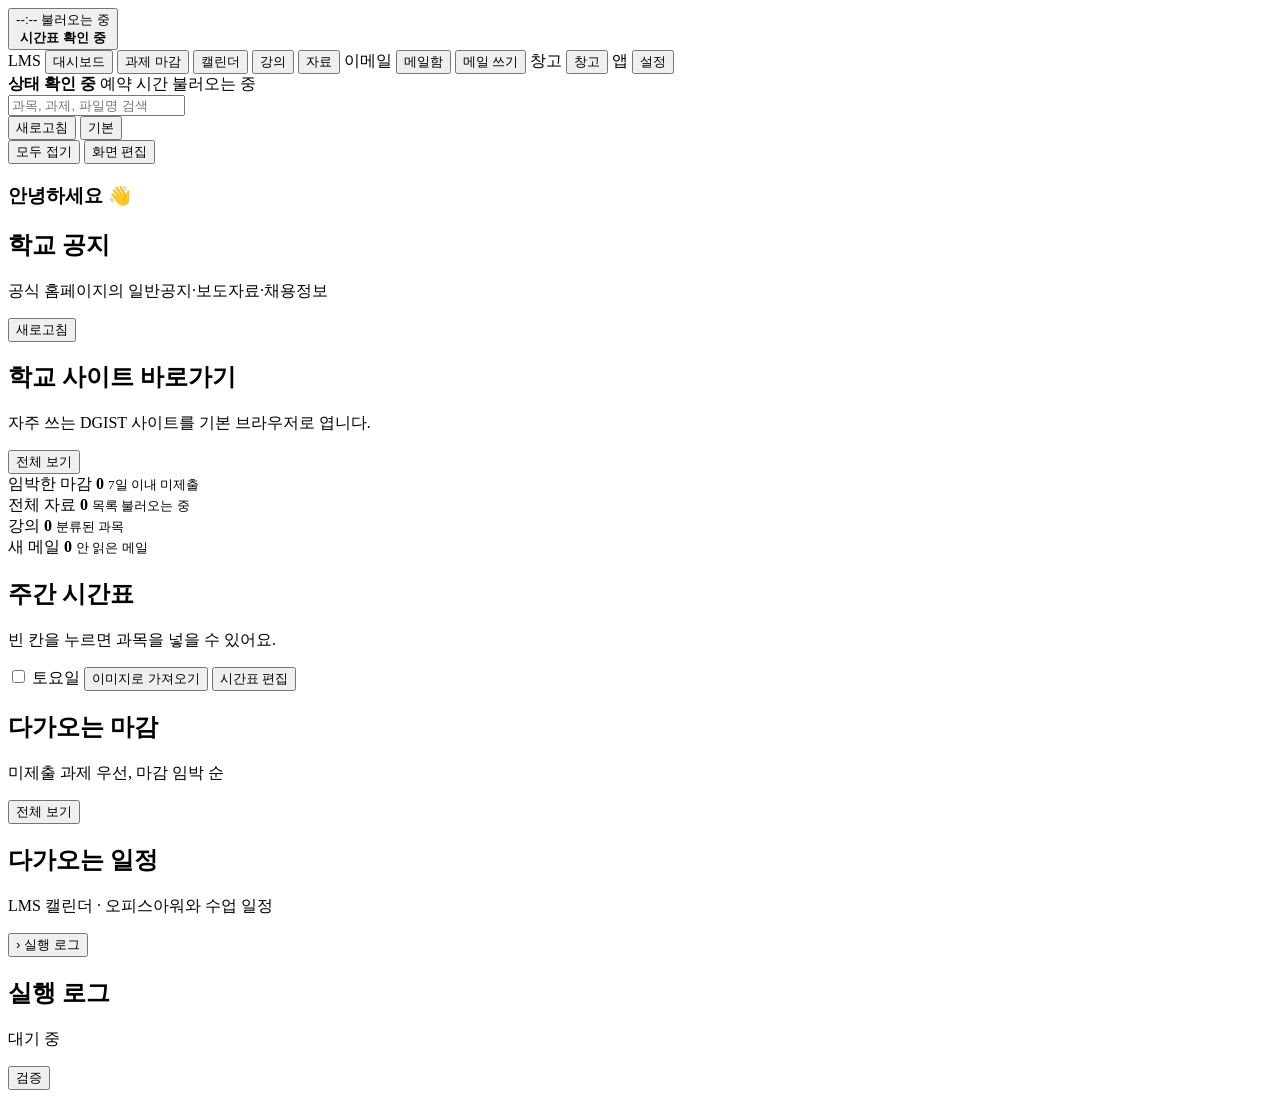
==== web/index.html @ 4f05a3f7 "v1.9.3: 새로고침 409 수정, 메일 여러 통 고르기, HTML 메일 새로고침 - 두 작업을 잇달아 보내면서 앞 작업이 끝나기 전에 다음을 불러   '이미 실행 중입니다'(4" ====
﻿<!doctype html>
<html lang="ko">
  <head>
    <meta charset="utf-8" />
    <meta name="viewport" content="width=device-width, initial-scale=1" />
    <title>붕어빵</title>
    <link rel="icon" type="image/svg+xml" href="/favicon.svg" />
    <link rel="stylesheet" href="/styles.css" />
  </head>
  <body>
    <div class="app-shell">
      <aside class="sidebar" aria-label="주요 메뉴">
        <div class="brand">
          <!-- 나우바: 지금 시각과 현재 수업 상태. 누르면 초·세부 내용까지 펼쳐진다 -->
          <div class="nowbar" id="nowBar" data-state="idle">
            <button class="nowbar-face" id="nowToggle" type="button" aria-expanded="false" aria-controls="nowDetail">
              <div class="nowbar-clock">
                <span class="nowbar-time" id="nowTime">--:--<i class="nowbar-sec" id="nowSec"></i></span>
                <span class="nowbar-date" id="nowDate">불러오는 중</span>
              </div>
              <div class="nowbar-live">
                <span class="nowbar-dot" aria-hidden="true"></span>
                <div class="nowbar-text">
                  <strong id="nowTitle">시간표 확인 중</strong>
                  <span id="nowSub"></span>
                </div>
              </div>
              <div class="nowbar-track" id="nowTrack" hidden>
                <div class="nowbar-fill" id="nowFill"></div>
              </div>
            </button>
            <!-- 펼침 영역: grid 0fr→1fr 로 접히므로 자식은 반드시 하나 -->
            <div class="nowbar-detail" id="nowDetail">
              <div class="nowbar-detail-inner" id="nowDetailBody"></div>
            </div>
          </div>
        </div>

        <nav class="nav-list">
          <span class="nav-pill" id="navPill" aria-hidden="true"></span>
          <span class="nav-group-label">LMS</span>
          <button class="nav-item active" type="button" data-view="dashboard">
            <span class="icon" data-icon="layout"></span>
            대시보드
          </button>
          <button class="nav-item" type="button" data-view="deadlines">
            <span class="icon" data-icon="calendar"></span>
            과제 마감
            <span class="nav-badge" id="deadlineBadge" hidden>0</span>
          </button>
          <button class="nav-item" type="button" data-view="calendar">
            <span class="icon" data-icon="calendar"></span>
            캘린더
          </button>
          <button class="nav-item" type="button" data-view="courses">
            <span class="icon" data-icon="book"></span>
            강의
          </button>
          <button class="nav-item" type="button" data-view="files">
            <span class="icon" data-icon="file"></span>
            자료
          </button>

          <span class="nav-group-label">이메일</span>
          <button class="nav-item" type="button" data-view="emails">
            <span class="icon" data-icon="mail"></span>
            메일함
            <span class="nav-badge" id="emailBadge" hidden>0</span>
          </button>
          <button class="nav-item" type="button" data-view="compose">
            <span class="icon" data-icon="edit"></span>
            메일 쓰기
          </button>

          <span class="nav-group-label">창고</span>
          <button class="nav-item" type="button" data-view="storage">
            <span class="icon" data-icon="box"></span>
            창고
          </button>

          <span class="nav-group-label">앱</span>
          <button class="nav-item" type="button" data-view="settings">
            <span class="icon" data-icon="settings"></span>
            설정
          </button>
        </nav>

        <div class="sidebar-footer">
          <span class="status-dot" id="sidebarStatusDot"></span>
          <div>
            <strong id="sidebarStatus">상태 확인 중</strong>
            <span id="sidebarSchedule">예약 시간 불러오는 중</span>
          </div>
        </div>
      </aside>

      <main class="main">
        <header class="topbar">
          <div class="search-wrap">
            <span class="icon" data-icon="search"></span>
            <input id="searchInput" type="search" placeholder="과목, 과제, 파일명 검색" autocomplete="off" />
          </div>
          <div class="topbar-actions">
            <!-- 작업 진행 표시: 동기화/새로고침을 누르면 물방울이 튀어나와 여기서 부풀어 오름 -->
            <div class="top-progress" id="topProgress" hidden aria-live="polite">
              <span class="top-progress-ring" aria-hidden="true"></span>
              <span class="top-progress-main">
                <span class="top-progress-label" id="topProgressLabel">준비 중</span>
                <span class="top-progress-track">
                  <span class="top-progress-fill" id="topProgressFill"></span>
                </span>
              </span>
              <span class="top-progress-pct" id="topProgressPct">0%</span>
            </div>
            <!-- LMS 마감·일정과 메일을 한 번에 -->
            <button class="button primary" id="refreshAllButton" type="button" title="LMS 마감·일정과 메일을 함께 다시 가져옵니다.">
              <span class="icon" data-icon="sync"></span>
              새로고침
            </button>
            <!-- 테마: 누를 때마다 카드가 넘어가듯 다음 테마로 -->
            <button class="theme-flip" id="themeFlip" type="button" aria-label="테마 바꾸기">
              <span class="tf-card" id="themeCard">
                <span class="icon" data-icon="sparkle"></span>
              </span>
              <span class="tf-name" id="themeName">기본</span>
            </button>
          </div>
        </header>

        <section class="workspace">
          <div class="content-column">

            <!-- ===== 대시보드 ===== -->
            <section class="view" id="view-dashboard">
              <div class="hero-panel">
                <button class="button compact ghost dash-fold-all" id="dashFoldAll" type="button">
                  <span id="dashFoldAllLabel">모두 접기</span>
                </button>
                <button class="button compact ghost dash-edit-toggle" id="dashEditToggle" type="button">
                  <span class="icon" data-icon="edit"></span>
                  <span id="dashEditLabel">화면 편집</span>
                </button>
                <h1 id="heroTitle">안녕하세요 👋</h1>
              </div>

              <!-- 학사일정 중 놓치면 큰 것(수강신청·성적확인)만 크게 -->
              <section class="dday-banner" id="ddayBanner" hidden data-block="dday" data-block-label="학사일정 D-day">
                <div class="dday-count"><strong id="ddayNum">D-0</strong></div>
                <div class="dday-body">
                  <strong id="ddayTitle"></strong>
                  <span id="ddayWhen"></span>
                </div>
              </section>

              <!-- 조용한 실패 방지: 며칠째 동기화가 안 되거나 연속 실패하면 알림 -->
              <section class="alert-banner health-banner" id="healthBanner" hidden>
                <div class="alert-icon"><span class="icon" data-icon="alert"></span></div>
                <div class="alert-body">
                  <strong id="healthTitle">동기화가 되지 않고 있어요</strong>
                  <p id="healthDetail"></p>
                </div>
                <div class="alert-actions">
                  <button class="button compact primary" id="healthRetryButton" type="button">지금 동기화</button>
                  <button class="button compact ghost" id="healthSettingsButton" type="button">설정 확인</button>
                </div>
              </section>

              <section class="alert-banner" id="courseChangeBanner" hidden>
                <div class="alert-icon"><span class="icon" data-icon="alert"></span></div>
                <div class="alert-body">
                  <strong>수강 과목이 바뀐 것 같아요</strong>
                  <p id="courseChangeDetail"></p>
                  <p class="alert-note">학기가 바뀌었거나 수강신청이 변경되면 일부 자료가 누락될 수 있습니다. LMS에서 과목을 확인한 뒤 아래 버튼을 눌러 주세요.</p>
                </div>
                <div class="alert-actions">
                  <button class="button compact primary" id="acknowledgeCoursesButton" type="button">확인했어요</button>
                  <button class="button compact ghost" id="courseChangeSyncButton" type="button">지금 동기화</button>
                </div>
              </section>

              <!-- 학교 사이트 바로가기 -->

              <section class="panel" aria-labelledby="noticeTitle" data-block="notices" data-block-label="학교 공지">
                <div class="panel-header">
                  <div>
                    <h2 id="noticeTitle">학교 공지</h2>
                    <p>공식 홈페이지의 일반공지·보도자료·채용정보</p>
                  </div>
                  <button class="button compact ghost" id="refreshNotices" type="button">새로고침</button>
                </div>
                <div class="notice-list" id="noticeList"></div>
              </section>

              <section class="panel quicklinks-panel" aria-labelledby="quicklinksTitle" data-block="links" data-block-label="학교 사이트 바로가기">
                <div class="panel-header">
                  <div>
                    <h2 id="quicklinksTitle">학교 사이트 바로가기</h2>
                    <p>자주 쓰는 DGIST 사이트를 기본 브라우저로 엽니다.</p>
                  </div>
                  <button class="button compact ghost" id="toggleQuicklinks" type="button">전체 보기</button>
                </div>
                <div class="quicklinks" id="quicklinks"></div>
              </section>

              <div class="metrics-stage" id="metricsStage" data-block="metrics" data-block-label="요약 카드">
                <div class="metrics-grid" aria-label="요약 상태">
                <article class="metric-card" data-goto="deadlines" data-peek="deadlines">
                  <div class="metric-icon coral"><span class="icon" data-icon="calendar"></span></div>
                  <span class="metric-label">임박한 마감</span>
                  <strong id="metricDeadlines">0</strong>
                  <small id="metricDeadlinesNote">7일 이내 미제출</small>
                  <div class="metric-inline"><div class="metric-inline-body" data-inline="deadlines"></div></div>
                </article>
                <article class="metric-card" data-goto="files" data-peek="files">
                  <div class="metric-icon blue"><span class="icon" data-icon="file"></span></div>
                  <span class="metric-label">전체 자료</span>
                  <strong id="metricFiles">0</strong>
                  <small id="metricFilesNote">목록 불러오는 중</small>
                  <div class="metric-inline"><div class="metric-inline-body" data-inline="files"></div></div>
                </article>
                <article class="metric-card" data-goto="courses" data-peek="courses">
                  <div class="metric-icon amber"><span class="icon" data-icon="book"></span></div>
                  <span class="metric-label">강의</span>
                  <strong id="metricCourses">0</strong>
                  <small id="metricCoursesNote">분류된 과목</small>
                  <div class="metric-inline"><div class="metric-inline-body" data-inline="courses"></div></div>
                </article>
                <!-- Drive 연결 여부는 설정에서 보면 된다. 여기서는 새 메일을 본다. -->
                <article class="metric-card" data-goto="emails" data-peek="newmail">
                  <div class="metric-icon green"><span class="icon" data-icon="mail"></span></div>
                  <span class="metric-label">새 메일</span>
                  <strong id="metricNewMail">0</strong>
                  <small id="metricNewMailNote">안 읽은 메일</small>
                  <div class="metric-inline"><div class="metric-inline-body" data-inline="newmail"></div></div>
                </article>
                </div>
              </div>

              <!-- 주간 시간표 -->
              <section class="panel timetable-panel" aria-labelledby="timetableTitle" data-block="timetable" data-block-label="주간 시간표">
                <div class="panel-header">
                  <div>
                    <h2 id="timetableTitle">주간 시간표 <span class="semester-badge" id="timetableSemester" hidden></span></h2>
                    <p id="timetableHint">빈 칸을 누르면 과목을 넣을 수 있어요.</p>
                  </div>
                  <div class="timetable-actions">
                    <label class="holiday-toggle" title="토요일 표시">
                      <input type="checkbox" id="timetableSat" />
                      <span>토요일</span>
                    </label>
                    <button class="button compact ghost" id="timetableImportImage" type="button" title="에브리타임 시간표를 캡처해서 넣기">
                      <span class="icon" data-icon="file"></span>
                      이미지로 가져오기
                    </button>
                    <button class="button compact ghost" id="timetableFromCatalog" type="button" title="과목을 찾아 넣거나 직접 고칩니다">
                      <span class="icon" data-icon="edit"></span>
                      시간표 편집
                    </button>
                    <input type="file" id="timetableImageInput" accept="image/*" hidden />
                  </div>
                </div>

                <div class="timetable-stage" id="timetableStage">
                  <div class="timetable-wrap">
                    <div class="timetable" id="timetable"></div>
                  </div>
                <!-- 개설과목 검색 -->
                  <section class="catalog-panel" id="catalogPanel" hidden>
                    <!-- 오른쪽 패널은 '과목 찾기'와 '칸 고치기' 두 장을 오간다 -->
                    <div class="tt-side" id="ttSide" data-page="search">
                    <div class="tt-page tt-page-search">
                    <div class="catalog-head">
                      <select id="catalogTerm" aria-label="학기 선택"></select>
                      <select id="catalogLevel" aria-label="과정 선택">
                        <option value="under">학부</option>
                        <option value="grad">대학원</option>
                      </select>
                      <div class="catalog-search">
                        <span class="icon" data-icon="search"></span>
                        <input type="search" id="catalogSearch" placeholder="과목명·교수·학수번호로 검색" autocomplete="off" />
                      </div>
                      <span id="catalogStatus"></span>
                      <button class="icon-button" id="catalogClose" type="button" aria-label="닫기">
                        <span class="icon" data-icon="x"></span>
                      </button>
                    </div>
                    <div class="catalog-list" id="catalogList"></div>
                    </div>

                    <div class="tt-page tt-page-edit">
                      <section class="event-editor tt-editor" id="ttEditor" hidden>
                        <form id="ttForm">
                          <div class="event-editor-head">
                            <strong id="ttEditorTitle">과목 추가</strong>
                            <button class="icon-button" id="ttEditorClose" type="button" aria-label="닫기">
                              <span class="icon" data-icon="x"></span>
                            </button>
                          </div>
                          <input type="hidden" name="id" />
                          <div class="event-grid">
                            <label class="event-field event-field-wide">
                              <span>과목명</span>
                              <input name="title" type="text" placeholder="예: 일반물리학Ⅰ" required autocomplete="off" list="courseNameList" />
                              <datalist id="courseNameList"></datalist>
                            </label>
                            <label class="event-field">
                              <span>요일</span>
                              <select name="day">
                                <option value="0">월</option>
                                <option value="1">화</option>
                                <option value="2">수</option>
                                <option value="3">목</option>
                                <option value="4">금</option>
                                <option value="5">토</option>
                              </select>
                            </label>
                            <label class="event-field">
                              <span>강의실</span>
                              <input name="room" type="text" placeholder="예: E7-101" autocomplete="off" />
                            </label>
                            <!-- 브라우저 기본 시간칸은 로캘을 따라 '오전/오후'로 뜬다.
                                 강의 시간은 24시간제로 읽는 게 익숙해서 직접 만든다. -->
                            <label class="event-field">
                              <span>시작</span>
                              <span class="time-pick">
                                <select name="startHour" class="tp-hour" aria-label="시작 시"></select>
                                <b>:</b>
                                <select name="startMin" class="tp-min" aria-label="시작 분"></select>
                              </span>
                              <input name="start" type="hidden" />
                            </label>
                            <label class="event-field">
                              <span>끝</span>
                              <span class="time-pick">
                                <select name="endHour" class="tp-hour" aria-label="끝 시"></select>
                                <b>:</b>
                                <select name="endMin" class="tp-min" aria-label="끝 분"></select>
                              </span>
                              <input name="end" type="hidden" />
                            </label>
                            <label class="event-field event-field-wide">
                              <span>색</span>
                              <div class="tt-colors" id="ttColors"></div>
                              <input type="hidden" name="color" value="coral" />
                            </label>
                          </div>
                          <div class="event-editor-foot">
                            <button class="button primary" type="submit">저장</button>
                            <button class="button ghost" id="ttDeleteButton" type="button" hidden>삭제</button>
                          </div>
                        </form>
                      </section>
                    </div>
                    </div>
                  </section>
                </div>

                <!-- 칸 편집 -->

              </section>

              <section class="panel" aria-labelledby="upcomingTitle" data-block="upcoming" data-block-label="다가오는 마감">
                <div class="panel-header">
                  <div>
                    <h2 id="upcomingTitle">다가오는 마감</h2>
                    <p id="upcomingHint">미제출 과제 우선, 마감 임박 순</p>
                  </div>
                  <button class="button compact ghost" type="button" data-goto="deadlines">전체 보기</button>
                </div>
                <div class="deadline-list" id="upcomingList"></div>
              </section>

              <section class="panel" aria-labelledby="eventsTitle" data-block="events" data-block-label="다가오는 일정">
                <div class="panel-header">
                  <div>
                    <h2 id="eventsTitle">다가오는 일정</h2>
                    <p>LMS 캘린더 · 오피스아워와 수업 일정</p>
                  </div>
                </div>
                <div id="eventsList"></div>
              </section>
            </section>

            <!-- ===== 캘린더 ===== -->
            <section class="view" id="view-calendar" hidden>
              <div class="hero-panel calendar-hero">
                <div>
                  <h1 id="calendarTitle">캘린더</h1>
                  <p>과제 마감과 메일 속 일정을 한눈에. 날짜를 누르면 그 날 일정을 봅니다.</p>
                </div>
                <div class="calendar-nav">
                  <button class="icon-button" id="calPrevButton" type="button" aria-label="이전 달">‹</button>
                  <button class="button compact ghost" id="calTodayButton" type="button">오늘</button>
                  <button class="icon-button" id="calNextButton" type="button" aria-label="다음 달">›</button>
                  <label class="holiday-toggle" title="공휴일 표시">
                    <input type="checkbox" id="holidayToggle" checked />
                    <span>공휴일</span>
                  </label>
                  <label class="holiday-toggle" title="대학원 전용 학사일정을 숨깁니다">
                    <input type="checkbox" id="academicUnderOnly" />
                    <span>학부만</span>
                  </label>
                </div>
              </div>
              <div class="calendar-legend">
                <span><i class="dot cal-deadline"></i> 과제 마감</span>
                <span><i class="dot cal-event"></i> 메일 일정</span>
                <span><i class="dot cal-done"></i> 제출 완료</span>
                <span><i class="dot cal-mine"></i> 내 일정</span>
                <span><i class="dot cal-academic"></i> 학사일정</span>
              </div>
              <!-- 달력 + 오른쪽 상세 패널 (날짜를 누르면 달력이 왼쪽으로 좁아지며 패널이 빠져나옴) -->
              <div class="calendar-stage" id="calendarStage">
                <div class="calendar-grid" id="calendarGrid"></div>

                <!-- 날짜 상세: 달력에서 미끄러져 나오는 사이드 패널 -->
                <section class="day-detail" id="dayDetail" hidden>
                <div class="day-detail-head">
                  <div>
                    <h3 id="dayDetailTitle">날짜</h3>
                    <span id="dayDetailCount"></span>
                  </div>
                  <div class="day-detail-actions">
                    <button class="button compact primary" id="dayAddEventButton" type="button">이 날에 추가</button>
                    <button class="icon-button" id="dayDetailClose" type="button" aria-label="닫기">
                      <span class="icon" data-icon="x"></span>
                    </button>
                  </div>
                </div>
                <div class="day-detail-body" id="dayDetailBody"></div>

                <!-- 일정 편집: 상세 패널 안에서 열림 -->
                <section class="event-editor" id="eventEditor" hidden>
                  <form id="eventForm">
                  <div class="event-editor-head">
                    <!-- '새 일정'이라 써 두고 그 아래 제목칸을 또 두면 촌스럽다.
                         제목칸 자체가 머리글 노릇을 한다. -->
                    <input class="event-title-input" name="title" type="text"
                      placeholder="새 일정" required autocomplete="off" aria-label="일정 제목" />
                    <button class="icon-button" id="eventEditorClose" type="button" aria-label="닫기">
                      <span class="icon" data-icon="x"></span>
                    </button>
                  </div>
                  <input type="hidden" name="id" />
                  <div class="event-grid">
                    <label class="event-field">
                      <span>날짜</span>
                      <input name="date" type="date" required />
                    </label>
                    <label class="event-field">
                      <span>시간 <em>(비우면 종일)</em></span>
                      <span class="time-pick">
                        <select name="timeHour" class="tp-hour" data-allow-empty aria-label="시"></select>
                        <b>:</b>
                        <select name="timeMin" class="tp-min" data-allow-empty aria-label="분"></select>
                      </span>
                      <input name="time" type="hidden" />
                    </label>
                    <label class="event-field">
                      <span>끝나는 날 <em>(여러 날이면)</em></span>
                      <input name="endDate" type="date" />
                    </label>
                    <label class="event-field">
                      <span>끝 시각</span>
                      <span class="time-pick">
                        <select name="endTimeHour" class="tp-hour" data-allow-empty aria-label="끝 시"></select>
                        <b>:</b>
                        <select name="endTimeMin" class="tp-min" data-allow-empty aria-label="끝 분"></select>
                      </span>
                      <input name="endTime" type="hidden" />
                    </label>
                    <label class="event-field">
                      <span>반복</span>
                      <select name="repeat">
                        <option value="">반복 안 함</option>
                        <option value="daily">매일</option>
                        <option value="weekly">매주</option>
                        <option value="biweekly">2주마다</option>
                        <option value="monthly">매월</option>
                        <option value="yearly">매년</option>
                      </select>
                    </label>
                    <label class="event-field" id="repeatUntilField" hidden>
                      <span>반복 끝 <em>(비우면 1년)</em></span>
                      <input name="repeatUntil" type="date" />
                    </label>
                    <label class="event-field event-field-wide">
                      <span>장소</span>
                      <span class="place-pick">
                        <input name="location" type="text" placeholder="예: E7 대강당" autocomplete="off" />
                        <button class="button compact ghost" id="placeSearchButton" type="button">지도에서 찾기</button>
                      </span>
                      <div class="place-results" id="placeResults" hidden></div>
                    </label>
                    <label class="event-field event-field-wide">
                      <span>메모</span>
                      <input name="note" type="text" placeholder="준비물 등" autocomplete="off" />
                    </label>
                  </div>
                    <div class="event-editor-foot">
                      <button class="button primary" type="submit">저장</button>
                      <button class="button ghost" id="eventDeleteButton" type="button" hidden>삭제</button>
                    </div>
                  </form>
                </section>
              </section>
              </div>

              <div class="calendar-daylist" id="calendarDayList"></div>
            </section>

            <!-- ===== 과제 마감 ===== -->
            <section class="view" id="view-deadlines" hidden>
              <div class="hero-panel">
                <h1>과제 마감</h1>
                <p id="deadlinesUpdatedAt">마지막 갱신 정보 없음 · 상단의 ‘새로고침’으로 LMS에서 다시 가져올 수 있습니다.</p>
              </div>
              <section class="panel">
                <div class="panel-header">
                  <div>
                    <h2>전체 과제</h2>
                    <p id="deadlinesCount">0건</p>
                  </div>
                  <div class="filters">
                    <select id="deadlineCourseFilter" aria-label="과목 필터">
                      <option value="">전체 과목</option>
                    </select>
                    <select id="deadlineStatusFilter" aria-label="제출 상태 필터">
                      <option value="">전체 상태</option>
                      <option value="open">미제출 (마감 전)</option>
                      <option value="missing">미제출 (마감 지남)</option>
                      <option value="submitted">제출 완료</option>
                    </select>
                    <button class="button compact ghost" id="exportIcsButton" type="button" title="과제 마감일을 .ics 파일로 내보내 구글 캘린더 등에 등록할 수 있습니다.">
                      <span class="icon" data-icon="calendar"></span>
                      캘린더 내보내기
                    </button>
                  </div>
                </div>
                <div class="deadline-list" id="deadlineList"></div>
                <div class="empty-state" id="deadlineEmpty" hidden>
                  <span class="icon" data-icon="calendar"></span>
                  <strong>표시할 과제가 없습니다.</strong>
                  <span>‘새로고침’을 누르거나 필터를 조정해 주세요.</span>
                </div>
              </section>
            </section>

            <!-- ===== 창고: 대시보드에 두기엔 자주 안 보는 것들 ===== -->
            <section class="view" id="view-storage" hidden>
              <div class="hero-panel">
                <div>
                  <h1>창고</h1>
                  <p>가끔 꺼내 보는 것들. 셔틀 시간표와 FGLP 파견 지도.</p>
                </div>
              </div>

              <section class="panel" aria-labelledby="fglpTitle">
                <div class="panel-header">
                  <div>
                    <h2 id="fglpTitle">FGLP 파견 지도</h2>
                    <p id="fglpHint">점을 누르면 지원 자격과 지원 내용을 봅니다</p>
                  </div>
                  <div class="fglp-actions">
                    <div class="fglp-legend">
                      <span class="fl-item"><i class="fl-dot k-fglp"></i>FGLP</span>
                      <span class="fl-item"><i class="fl-dot k-exchange"></i>교환학생</span>
                    </div>
                  </div>
                </div>
                <div class="fglp-wrap">
                  <div class="fglp-map" id="fglpMap"></div>
                  <aside class="fglp-detail" id="fglpDetail"></aside>
                </div>
                <div class="fglp-notes" id="fglpNotes"></div>
              </section>

              <section class="panel" aria-labelledby="shuttleTitle" id="shuttlePanel">
                <div class="panel-header">
                  <div>
                    <h2 id="shuttleTitle">셔틀버스</h2>
                    <p id="shuttleHint">정류장과 시각을 노선도로 봅니다</p>
                  </div>
                  <div class="shuttle-actions">
                    <select id="shuttleGroup" aria-label="노선 갈래"></select>
                    <button class="button compact ghost" id="refreshShuttle" type="button">새로고침</button>
                  </div>
                </div>
                <div class="shuttle-list" id="shuttleList"></div>
              </section>
            </section>

            <!-- ===== 이메일 (Gmail식 2-pane) ===== -->
            <section class="view" id="view-emails" hidden>
              <div class="mail-app" id="mailApp">
                <!-- 좁은 화면에서 폴더 레일이 서랍으로 바뀔 때 뒤를 덮는 막 -->
                <div class="mail-scrim" id="mailScrim" hidden></div>
                <aside class="mail-rail" id="mailRail" aria-label="메일 폴더">
                  <!-- 네이버처럼 쓰기 버튼 두 개를 나란히 -->
                  <div class="mail-write-row">
                    <button class="button primary mail-compose-btn" id="composeButton" type="button">메일 쓰기</button>
                    <button class="button ghost mail-selfmail-btn" id="selfMailButton" type="button">내게 쓰기</button>
                  </div>

                  <!-- 안읽음 / 중요 / 첨부 빠른 필터 -->
                  <div class="mail-quick" id="mailQuick"></div>

                  <nav class="mail-folders" id="mailFolders"></nav>

                  <div class="mail-rail-foot">
                    <button class="mail-refresh" id="refreshEmailsButton" type="button">
                      <span class="icon" data-icon="sync"></span>
                      새로고침
                    </button>
                    <p class="mail-quota" id="mailQuota"></p>
                  </div>
                </aside>

                <div class="mail-main">
                  <!-- 목록 pane -->
                  <div class="mail-pane" id="mailListPane">
                    <div class="mail-topbar">
                      <button class="mail-rail-toggle" id="mailRailToggle" type="button" aria-label="폴더 목록">
                        <span class="icon" data-icon="menu"></span>
                      </button>
                      <h1 id="mailFolderTitle">받은 편지함 <em id="mailFolderCount"></em></h1>
                      <div class="search-wrap email-search">
                        <span class="icon" data-icon="search"></span>
                        <input id="emailSearchInput" type="search" placeholder="메일 검색" autocomplete="off" />
                      </div>
                      <select id="emailSortSelect" aria-label="정렬 방식">
                        <option value="newest">최신순</option>
                        <option value="oldest">오래된순</option>
                        <option value="sender">발신자별</option>
                        <option value="subject">제목 가나다순</option>
                        <option value="score">관심도순</option>
                      </select>
                      <div class="view-toggle" role="group" aria-label="보기 방식">
                        <button type="button" class="view-toggle-btn active" data-viewmode="list" aria-label="리스트 보기">
                          <span class="icon" data-icon="list"></span>
                        </button>
                        <button type="button" class="view-toggle-btn" data-viewmode="grid" aria-label="카드 보기">
                          <span class="icon" data-icon="grid"></span>
                        </button>
                      </div>
                    </div>

                    <!-- 고른 메일이 있을 때만 아래에서 떠오르는 작업 막대 -->
                    <div class="mail-actionbar" id="mailActionbar" hidden>
                      <label class="mail-selectall" title="전체 선택">
                        <input type="checkbox" id="mailSelectAll" />
                        <span class="mail-selected-count" id="mailSelectedCount"></span>
                      </label>
                      <div class="mail-actions" id="mailActions">
                        <button type="button" data-bulk="read">읽음</button>
                        <button type="button" data-bulk="unread">안읽음</button>
                        <span class="mail-actions-sep"></span>
                        <button type="button" data-bulk="reply">답장</button>
                        <button type="button" data-bulk="forward">전달</button>
                        <span class="mail-actions-sep"></span>
                        <button type="button" class="danger" data-bulk="delete">삭제</button>
                      </div>
                      <button type="button" class="icon-button mail-unpick" id="mailClearPick" aria-label="선택 해제">
                        <span class="icon" data-icon="x"></span>
                      </button>
                    </div>

                    <!-- Gmail식 분류 탭 -->
                    <div class="mail-tabs" id="mailTabs" role="tablist"></div>

                    <div class="mail-scroll" id="mailScroll">
                      <div class="mail-header-row">
                        <label class="mail-pickall" title="전체 선택">
                          <input type="checkbox" id="mailPickAll" />
                          <span>전체</span>
                        </label>
                        <span id="emailsUpdatedAt">아직 가져온 메일이 없습니다.</span>
                        <button class="button compact ghost" id="markAllReadButton" type="button" hidden>
                          <span class="icon" data-icon="mailAllRead"></span>
                          모두 읽음
                        </button>
                      </div>


                      <div class="news-featured" id="newsFeatured"></div>
                      <div class="news-grid" id="newsGrid"></div>

                      <div class="empty-state" id="emailEmpty" hidden>
                        <span class="icon" data-icon="mail"></span>
                        <strong>표시할 메일이 없습니다.</strong>
                        <span>설정에서 학교 이메일 계정을 입력한 뒤 ‘새로고침’을 눌러 주세요.</span>
                      </div>
                    </div>
                  </div>

                  <!-- 넓은 화면에서 목록 옆이 비어 있을 때 -->
                  <div class="mail-read-hint" id="mailReadHint">
                    <span class="icon" data-icon="mail"></span>
                    <strong>읽을 메일을 고르세요</strong>
                    <span>왼쪽 목록에서 누르면 여기에 펼쳐집니다.</span>
                  </div>

                  <!-- 읽기 pane -->
                  <div class="mail-pane" id="mailReadPane" hidden>
                    <div class="mail-pane-topbar">
                      <button class="icon-button back-button" id="readBackButton" type="button" aria-label="목록으로" title="목록으로">
                        <span class="icon" data-icon="arrowLeft"></span>
                        <span class="back-label">목록</span>
                      </button>
                      <span class="category-chip" id="readCategory"></span>
                      <div class="mail-pane-actions">
                        <button class="icon-button" id="readReplyButton" type="button" title="답장"><span class="icon" data-icon="reply"></span></button>
                        <button class="icon-button" id="readMarkButton" type="button" title="읽음/안읽음"><span class="icon" data-icon="check"></span></button>
                        <button class="icon-button danger" id="readDeleteButton" type="button" title="삭제"><span class="icon" data-icon="trash"></span></button>
                      </div>
                    </div>
                    <div class="mail-read-scroll">
                      <!-- 읽기 영역은 글줄이 너무 길어지지 않게 폭을 묶는다 -->
                      <article class="read-doc">
                        <h1 id="readSubject"></h1>
                        <div class="read-from">
                          <span class="read-avatar" id="readAvatar" aria-hidden="true"></span>
                          <div class="read-from-main">
                            <strong id="readSender"></strong>
                            <span id="readAddress"></span>
                          </div>
                          <time id="readDate"></time>
                        </div>
                        <p class="read-summary" id="readSummary" hidden></p>
                        <!-- HTML 메일은 스크립트를 막은 iframe 안에서 그린다 -->
                        <div class="read-imgbar" id="readImgBar" hidden>
                          <span>보낸 사람이 넣은 그림은 막아 두었습니다.</span>
                          <button class="button compact ghost" id="readShowImages" type="button">그림 보기</button>
                        </div>
                        <iframe class="read-html" id="readHtml" hidden
                          sandbox="allow-same-origin" referrerpolicy="no-referrer" title="메일 본문"></iframe>
                        <div class="read-body" id="readBody"></div>
                      </article>
                    </div>
                  </div>

                  <!-- 작성 pane -->
                  <div class="mail-pane compose-with-files" id="mailComposePane" hidden>
                    <form id="composeForm">
                      <!-- 위쪽 작업 줄 (웹메일과 같은 순서) -->
                      <div class="compose-bar">
                        <button class="icon-button back-button" id="closeComposeDialog" type="button" aria-label="목록으로" title="목록으로">
                          <span class="icon" data-icon="arrowLeft"></span>
                        </button>
                        <button class="button primary compose-send" id="sendMailButton" type="submit">
                          <span class="icon" data-icon="send"></span>
                          보내기
                        </button>
                        <button class="button ghost compact" id="previewMailButton" type="button">미리보기</button>
                        <button class="button ghost compact" id="saveDraftButton" type="button">임시저장</button>
                        <span class="compose-bar-note" id="draftNote"></span>
                        <button class="icon-button danger compose-discard" id="cancelComposeButton" type="button" aria-label="작성 취소" title="작성 취소">
                          <span class="icon" data-icon="trash"></span>
                        </button>
                      </div>

                      <div class="compose-scroll">
                        <!-- 받는사람 -->
                        <div class="cfield autocomplete-field">
                          <label class="cfield-label" for="composeTo">받는사람</label>
                          <label class="cfield-opt" title="한 명씩 따로 보내 서로의 주소가 안 보이게 합니다">
                            <input type="checkbox" id="sendSeparately" /> 개별
                          </label>
                          <div class="cfield-body">
                            <input id="composeTo" name="to" type="text" placeholder="이름 또는 주소" autocomplete="off" required data-ac="1" />
                            <div class="ac-menu" id="ac-to" hidden></div>
                          </div>
                          <button type="button" class="cfield-find" data-find="to">주소찾기</button>
                        </div>

                        <!-- 참조 -->
                        <div class="cfield autocomplete-field">
                          <label class="cfield-label" for="composeCc">참조</label>
                          <button type="button" class="cfield-plus" id="toggleCcBcc" title="숨은참조 열기">＋</button>
                          <div class="cfield-body">
                            <input id="composeCc" name="cc" type="text" placeholder="여러 명은 쉼표로" autocomplete="off" data-ac="1" />
                            <div class="ac-menu" id="ac-cc" hidden></div>
                          </div>
                          <button type="button" class="cfield-find" data-find="cc">주소찾기</button>
                        </div>

                        <!-- 숨은참조 -->
                        <div class="cfield autocomplete-field" id="bccField" hidden>
                          <label class="cfield-label" for="composeBcc">숨은참조</label>
                          <div class="cfield-body">
                            <input id="composeBcc" name="bcc" type="text" placeholder="받는 사람에게 안 보임" autocomplete="off" data-ac="1" />
                            <div class="ac-menu" id="ac-bcc" hidden></div>
                          </div>
                          <button type="button" class="cfield-find" data-find="bcc">주소찾기</button>
                        </div>

                        <!-- 제목 -->
                        <div class="cfield">
                          <label class="cfield-label" for="composeSubject">제목</label>
                          <label class="cfield-opt" title="제목 앞에 [중요]를 붙입니다">
                            <input type="checkbox" id="markImportant" /> 중요
                          </label>
                          <div class="cfield-body">
                            <input id="composeSubject" name="subject" type="text" placeholder="제목" autocomplete="off" />
                          </div>
                        </div>

                        <!-- 파일첨부 -->
                        <div class="cfield cfield-attach">
                          <span class="cfield-label">파일첨부</span>
                          <div class="cfield-body">
                            <div class="attach-tools">
                              <button type="button" class="attach-btn" id="attachButton">내 PC</button>
                              <button type="button" class="attach-btn" id="driveImportButton">Drive</button>
                              <button type="button" class="attach-btn danger" id="attachClearButton">전체 삭제</button>
                              <input type="file" id="attachInput" multiple hidden />
                              <span class="attach-total" id="attachNote"></span>
                            </div>
                            <div class="attach-table" id="composeDropzone">
                              <div class="attach-head">
                                <span>파일명</span>
                                <span>출처</span>
                                <span>용량</span>
                                <span></span>
                              </div>
                              <div class="attach-rows" id="composeAttachments"></div>
                              <p class="dropzone-hint" id="dropzoneHint">마우스로 파일을 끌어오세요.</p>
                            </div>
                          </div>
                        </div>

                        <!-- 서식 도구 -->
                        <div class="rt-toolbar" id="rtToolbar">
                          <select class="rt-size" id="rtFontSize" aria-label="글자 크기">
                            <option value="2">작게</option>
                            <option value="3" selected>보통</option>
                            <option value="5">크게</option>
                            <option value="6">아주 크게</option>
                          </select>
                          <span class="rt-sep"></span>
                          <button type="button" class="rt-btn" data-cmd="bold" title="굵게"><b>가</b></button>
                          <button type="button" class="rt-btn" data-cmd="italic" title="기울임"><i>가</i></button>
                          <button type="button" class="rt-btn" data-cmd="underline" title="밑줄"><u>가</u></button>
                          <button type="button" class="rt-btn" data-cmd="strikeThrough" title="취소선"><s>가</s></button>
                          <label class="rt-color" title="글자색">
                            <input type="color" id="rtColor" value="#d97757" />
                            <span>가</span>
                          </label>
                          <span class="rt-sep"></span>
                          <button type="button" class="rt-btn" data-cmd="justifyLeft" title="왼쪽 정렬">≡</button>
                          <button type="button" class="rt-btn" data-cmd="justifyCenter" title="가운데 정렬">≣</button>
                          <button type="button" class="rt-btn" data-cmd="insertUnorderedList" title="글머리 기호">•</button>
                          <button type="button" class="rt-btn" data-cmd="insertOrderedList" title="번호 매기기">1.</button>
                          <span class="rt-sep"></span>
                          <button type="button" class="rt-btn" data-cmd="createLink" title="링크">URL</button>
                          <button type="button" class="rt-btn" data-cmd="insertImage" title="사진 넣기">사진</button>
                          <button type="button" class="rt-btn" data-cmd="formatBlock" data-arg="blockquote" title="인용">인용</button>
                          <button type="button" class="rt-btn" data-cmd="insertHorizontalRule" title="구분선">선</button>
                          <span class="rt-sep"></span>
                          <button type="button" class="rt-btn" data-cmd="undo" title="되돌리기">되돌리기</button>
                          <button type="button" class="rt-btn" data-cmd="redo" title="다시 실행">다시</button>
                          <div class="rt-right">
                            <button type="button" class="rt-btn" id="insertSignature" title="서명 넣기">서명</button>
                            <label class="html-toggle"><input type="checkbox" id="htmlModeToggle" /> HTML</label>
                          </div>
                        </div>

                        <!-- 본문: 서식 모드면 편집 영역, HTML 모드면 textarea -->
                        <div class="rt-body" id="composeRich" contenteditable="true" data-placeholder="내용을 입력하세요"></div>
                        <textarea name="body" class="compose-textarea" placeholder="내용을 입력하세요" hidden></textarea>

                        <div class="compose-from" id="composeFrom">보내는 사람 확인 중…</div>
                      </div>
                    </form>

                    <!-- 내 자료: 여기서 왼쪽 첨부칸으로 끌어다 놓는다 -->
                    <aside class="compose-files" id="composeFiles" aria-label="내 자료">
                      <div class="compose-files-head">
                        <button type="button" class="fold-toggle files-fold" id="composeFilesFold" aria-label="내 자료 접기/펴기" aria-expanded="true">
                          <span class="icon" data-icon="chevronDown"></span>
                        </button>
                        <strong>내 자료</strong>
                        <span>끌어서 첨부</span>
                      </div>
                      <div class="compose-files-search">
                        <span class="icon" data-icon="search"></span>
                        <input type="search" id="composeFileSearch" placeholder="파일 검색" autocomplete="off" />
                      </div>
                      <div class="compose-files-list" id="composeFilesList"></div>
                    </aside>
                  </div>
                </div>
              </div>
            </section>

            <!-- ===== 강의 ===== -->
            <section class="view" id="view-courses" hidden>
              <div class="hero-panel course-hero">
                <div>
                  <h1>강의</h1>
                  <p>과목별 자료 현황을 보고, Drive 자동 업로드에 포함할 과목을 직접 선택합니다. 토글을 끄면 해당 과목은 다운로드와 업로드에서 제외됩니다.</p>
                </div>
                <div class="course-hero-actions">
                  <button class="button compact ghost" id="restoreCoursesButton" type="button" hidden>
                    숨긴 과목 복원
                  </button>
                  <button class="button compact" id="courseEditButton" type="button" aria-pressed="false">
                    <span class="icon" data-icon="edit"></span>
                    <span id="courseEditLabel">편집</span>
                  </button>
                </div>
              </div>
              <div class="course-grid" id="courseGrid"></div>
              <div class="empty-state" id="courseEmpty" hidden>
                <span class="icon" data-icon="book"></span>
                <strong>아직 강의 정보가 없습니다.</strong>
                <span>먼저 동기화나 ‘새로고침’을 실행해 주세요.</span>
              </div>
            </section>

            <!-- ===== 자료 ===== -->
            <section class="view" id="view-files" hidden>
              <div class="hero-panel files-hero">
                <div>
                  <h1>자료</h1>
                  <p>LMS에서 받은 파일을 과목별로 찾고, 내 컴퓨터에 저장할 수 있습니다.</p>
                </div>
                <div class="files-hero-actions">
                  <button class="button primary" id="runButton" type="button">
                    <span class="icon" data-icon="sync"></span>
                    지금 동기화
                  </button>
                </div>
              </div>
              <section class="panel file-panel" aria-labelledby="filesTitle">
                <div class="panel-header">
                  <div>
                    <h2 id="filesTitle">전체 자료</h2>
                    <p id="filesHint">강의별 파일과 동기화 상태</p>
                  </div>
                  <div class="filters">
                    <div class="view-toggle" role="group" aria-label="자료 보기 방식">
                      <button type="button" class="view-toggle-btn" data-filemode="folder" aria-label="과목별 폴더" title="과목별 폴더">
                        <span class="icon" data-icon="folder"></span>
                      </button>
                      <button type="button" class="view-toggle-btn" data-filemode="shelf" aria-label="내 폴더" title="내가 만든 폴더">
                        <span class="icon" data-icon="edit"></span>
                      </button>
                      <button type="button" class="view-toggle-btn active" data-filemode="list" aria-label="리스트 보기" title="전체 목록">
                        <span class="icon" data-icon="list"></span>
                      </button>
                    </div>
                    <select id="courseFilter" aria-label="강의 필터">
                      <option value="">전체 강의</option>
                    </select>
                    <select id="statusFilter" aria-label="상태 필터">
                      <option value="">전체 상태</option>
                      <option value="local">로컬 저장</option>
                      <option value="missing">누락</option>
                      <option value="sample">샘플</option>
                    </select>
                    <button class="button compact primary" id="bulkSaveButton" type="button" disabled>
                      <span class="icon" data-icon="download"></span>
                      선택 저장
                    </button>
                  </div>
                </div>

                <!-- 폴더 보기: 과목별로 묶어서 -->
                <div class="folder-view" id="folderView" hidden></div>

                <!-- 내 폴더: 직접 만들고 파일을 끌어다 넣기 -->
                <div class="shelf-view" id="shelfView" hidden>
                  <div class="shelf-toolbar">
                    <button class="button compact primary" id="addShelfButton" type="button">
                      <span class="icon" data-icon="folder"></span>
                      폴더 만들기
                    </button>
                    <button class="button compact ghost" id="autoShelfButton" type="button" title="학기별로 폴더를 자동으로 만듭니다">
                      학기별로 자동 정리
                    </button>
                    <span class="shelf-hint">아래 목록에서 파일을 끌어다 폴더에 놓으세요.</span>
                  </div>
                  <div class="shelf-list" id="shelfList"></div>
                  <div class="shelf-pool">
                    <h4>아직 담지 않은 자료</h4>
                    <div class="shelf-pool-list" id="shelfPool"></div>
                  </div>
                </div>

                <div class="table-wrap" id="fileTableWrap">
                  <table>
                    <thead>
                      <tr>
                        <th class="check-col"><input type="checkbox" id="selectAllFiles" aria-label="전체 선택" /></th>
                        <th>파일</th>
                        <th>강의</th>
                        <th>위치</th>
                        <th>형식</th>
                        <th>상태</th>
                        <th>저장</th>
                      </tr>
                    </thead>
                    <tbody id="filesTable"></tbody>
                  </table>
                  <div class="empty-state" id="emptyState" hidden>
                    <span class="icon" data-icon="folder"></span>
                    <strong>표시할 자료가 없습니다.</strong>
                    <span>검색어나 필터를 조정해 주세요.</span>
                  </div>
                </div>
              </section>
            </section>
          </div>

          <aside class="right-rail" id="rightRail" aria-label="작업 상태">
            <button class="rail-toggle" id="railToggle" type="button" aria-expanded="true" aria-controls="rightRailBody" title="실행 로그 접기/펼치기">
              <span class="rail-toggle-chevron" aria-hidden="true">›</span>
              <span class="rail-toggle-label">실행 로그</span>
            </button>
            <div class="right-rail-body" id="rightRailBody">
              <section class="panel activity-panel">
                <div class="panel-header">
                  <div>
                    <h2>실행 로그</h2>
                    <p id="taskSummary">대기 중</p>
                  </div>
                  <button class="button compact ghost" id="verifyButton" type="button">
                    <span class="icon" data-icon="check"></span>
                    검증
                  </button>
                </div>
                <div class="task-progress" id="taskProgress" hidden>
                  <div class="task-progress-head">
                    <span id="taskStageLabel">준비 중</span>
                    <span id="taskStageDetail"></span>
                  </div>
                  <div class="task-progress-track" role="progressbar" aria-labelledby="taskStageLabel">
                    <span class="task-progress-fill" id="taskProgressFill"></span>
                  </div>
                </div>
                <div class="log-box" id="logBox" aria-live="polite"></div>
              </section>
            </div>
          </aside>
        </section>
      </main>
    </div>

    <section class="view settings-view" id="view-settings" hidden>
      <form id="configForm">
        <div class="settings-view-header">
          <div>
            <h1>설정</h1>
            <p>빈 비밀번호/API 키 필드는 기존 값을 유지합니다.</p>
          </div>
        </div>

        <div class="settings-body">
          <section class="settings-section">
            <h3><span class="icon" data-icon="sync"></span>앱 업데이트</h3>
            <div class="google-row">
              <div>
                <strong>현재 버전 <span id="appVersion">-</span></strong>
                <span id="updateStatus">GitHub에서 최신 버전을 확인할 수 있습니다.</span>
              </div>
              <div class="google-row-actions">
                <button class="button compact" id="checkUpdateButton" type="button">업데이트 확인</button>
                <button class="button compact primary" id="applyUpdateButton" type="button" hidden>지금 업데이트</button>
              </div>
            </div>
            <small class="section-note">새 버전이 나오면 여기서 올릴 수 있습니다. 계정 정보는 그대로 남습니다.</small>
          </section>

          <section class="settings-section">
            <h3><span class="icon" data-icon="folder"></span>저장 공간</h3>
            <div class="storage-box" id="storageBox">
              <p class="section-note">불러오는 중…</p>
            </div>
            <small class="section-note">앱이 받아 온 자료만 지웁니다. 직접 넣은 파일은 건드리지 않습니다.</small>
          </section>

          <section class="settings-section">
            <h3><span class="icon" data-icon="download"></span>설정 백업</h3>
            <div class="google-row">
              <div>
                <strong>설정 내보내기 / 불러오기</strong>
                <span>계정 설정·과목 선택·내 일정을 파일 하나로 저장합니다.</span>
              </div>
              <div class="google-row-actions">
                <label class="holiday-toggle" title="비밀번호까지 포함">
                  <input type="checkbox" id="backupSecrets" />
                  <span>비밀번호 포함</span>
                </label>
                <button class="button compact" id="exportSettingsButton" type="button">내보내기</button>
                <button class="button compact ghost" id="importSettingsButton" type="button">불러오기</button>
                <input type="file" id="importSettingsInput" accept="application/json,.json" hidden />
              </div>
            </div>
            <small class="section-note">이 파일에는 비밀번호가 그대로 들어갑니다. 남에게 주지 마세요.</small>
          </section>

          <section class="settings-section">
            <h3><span class="icon" data-icon="cloud"></span>계정 연결</h3>
            <div class="google-row">
              <div>
                <strong>구글 계정</strong>
                <span id="googleStatusText">상태 확인 중…</span>
              </div>
              <div class="google-row-actions">
                <button class="button compact primary" id="googleLoginButton" type="button">구글 계정으로 로그인</button>
                <button class="icon-button" id="googleHelpButton" type="button" aria-label="구글 연결 도움말">
                  <span class="icon" data-icon="help"></span>
                </button>
              </div>
            </div>
            <button class="text-button" id="disconnectGoogleButton" type="button" hidden>
              이 컴퓨터의 구글 로그인 해제
            </button>

          </section>




          <section class="settings-section">
            <h3><span class="icon" data-icon="book"></span>학교 계정 (LMS · DGIST 메일)</h3>
            <p class="settings-note secure">아이디·비밀번호는 이 컴퓨터에만 저장되고, 어디로도 보내지 않습니다. 받아 온 자료와 메일도 마찬가지입니다.</p>
            <div class="form-grid">
              <label>
                <span>LMS ID</span>
                <input name="lmsId" autocomplete="username" />
              </label>
              <label>
                <span>LMS 비밀번호</span>
                <input name="lmsPassword" type="password" autocomplete="current-password" placeholder="기존 값 유지" />
              </label>
            </div>
          </section>

          <section class="settings-section">
            <h3><span class="icon" data-icon="sync"></span>자동 실행 · 구글 캘린더</h3>
            <div class="google-row gcal-row">
              <div>
                <strong>주기적 자동 실행</strong>
                <span>앱이 켜져 있는 동안 정해진 간격마다 자동으로 가져옵니다.</span>
              </div>
              <div class="google-row-actions">
                <select name="autoIntervalKind" aria-label="자동 실행 항목">
                  <option value="emails">메일 새로고침</option>
                  <option value="deadlines">마감·일정만</option>
                  <option value="sync">전체 동기화</option>
                </select>
                <select name="autoIntervalMinutes" aria-label="실행 주기">
                  <option value="0">사용 안 함</option>
                  <option value="15">15분마다</option>
                  <option value="30">30분마다</option>
                  <option value="60">1시간마다</option>
                  <option value="180">3시간마다</option>
                  <option value="360">6시간마다</option>
                </select>
              </div>
            </div>

            <div class="google-row gcal-row">
              <div>
                <strong>구글 캘린더 자동 동기화</strong>
                <span id="gcalStatusText">메일에서 찾은 일정을 구글 캘린더에 자동으로 등록합니다.</span>
              </div>
              <div class="google-row-actions">
                <label class="toggle" title="메일 일정 자동 동기화">
                  <input type="checkbox" name="gcalSyncEnabled" id="gcalSyncEnabled" />
                  <span class="track"></span>
                </label>
                <button class="button compact" id="gcalSyncNowButton" type="button">지금 동기화</button>
              </div>
            </div>
            <label class="gcal-name-field">
              <span>캘린더(카테고리) 이름</span>
              <input name="gcalCalendarName" placeholder="DGIST 메일 일정" />
            </label>
            <small class="section-note">메일에서 찾은 일정을 이 이름의 구글 캘린더에 담습니다. 없으면 새로 만들고, 같은 일정이 두 번 들어가지 않습니다.</small>

            <!-- 캘린더 화면에 흩어져 있던 것을 여기로 모았다 -->
            <div class="gcal-extra">
              <div class="gcal-extra-buttons">
                <button class="button compact ghost" id="syncAcademicButton" type="button">학사일정 올리기</button>
                <button class="button compact ghost" id="gcalConnectButton" type="button">캘린더 파일로 내보내기</button>
              </div>
            </div>
          </section>

          <section class="settings-section">
            <h3><span class="icon" data-icon="mail"></span>학교 이메일 (DGIST)</h3>
            <div class="form-grid">
              <label>
                <span>학교 이메일 주소</span>
                <input name="schoolEmail" type="email" placeholder="example@dgist.ac.kr" autocomplete="off" />
              </label>
              <label>
                <span>
                  비밀번호
                  <em class="badge-saved" id="schoolPwSavedBadge" hidden>저장됨</em>
                </span>
                <input name="schoolEmailPassword" type="password" placeholder="기존 값 유지" autocomplete="off" />
              </label>
            </div>

            <div class="interest-picker">
              <span class="interest-group-label">관심 전공 트랙 · 분야 <em>(AI가 메일을 추천할 때 기준이 됩니다)</em></span>
              <div class="chip-grid" id="trackChips"></div>
              <span class="interest-group-label">관심 활동</span>
              <div class="chip-grid" id="activityChips"></div>
              <label class="custom-interest">
                <span>추가 관심사 (자유 입력, 쉼표로 구분)</span>
                <input name="interestsCustom" placeholder="예: 반도체 소자, 재즈 피아노, 테니스" />
              </label>
              <label class="check-row">
                <input type="checkbox" name="hidePastEmails" />
                <span>일시가 지난 행사·마감 메일 숨기기 <em>(행사 일시가 이미 지난 메일을 메일함에서 감춥니다)</em></span>
              </label>
            </div>
            <small class="section-note">구글 계정과는 별개입니다. 메일은 이 컴퓨터에만 저장됩니다.</small>
          </section>

          <details class="settings-section advanced">
            <summary><span class="icon" data-icon="settings"></span>고급 설정</summary>
            <div class="google-row">
              <div>
                <strong>전체 다시 동기화</strong>
                <span>평소에는 빠른 동기화(최근 변경분만)가 실행됩니다. 누락이 의심되면 전체 검사를 실행하세요.</span>
              </div>
              <div class="google-row-actions">
                <button class="button compact" id="fullSyncButton" type="button">전체 동기화 실행</button>
              </div>
            </div>
            <div class="form-grid">
              <label class="wide">
                <span>로컬 저장 폴더 (자료 ‘저장’ 버튼의 대상, 비우면 내 다운로드 폴더)</span>
                <div class="secret-field">
                  <input name="localSavePath" placeholder="예: C:\Users\me\Documents\수업자료" />
                  <button class="button compact ghost" id="pickFolderButton" type="button">폴더 선택</button>
                </div>
              </label>
              <label>
                <span>다운로드 경로</span>
                <input name="downloadPath" />
              </label>
              <label>
                <span>예약 시간</span>
                <input name="scheduleTime" type="time" />
              </label>
              <label class="wide">
                <span>LMS URL</span>
                <input name="lmsUrl" />
              </label>
              <label class="wide">
                <span>로그인 URL</span>
                <input name="loginUrl" />
              </label>
            </div>
          </details>
        </div>

        <section class="settings-section settings-about">
          <h3><span class="icon" data-icon="help"></span>앱 정보</h3>
          <div class="about-grid">
            <div>
              <strong>붕어빵</strong>
              <span id="aboutVersion">버전 확인 중</span>
            </div>
            <p class="about-desc">
              DGIST LMS의 강의자료를 자동으로 받아 정리하고, 과제 마감·학사일정·학교 메일을
              한곳에서 봅니다.
            </p>
            <p class="about-made">DGIST 기초학부 26학번 김유준 제작</p>
          </div>
        </section>

        <div class="dialog-actions settings-view-actions">
          <button class="button primary" type="submit">설정 저장</button>
        </div>
      </form>
    </section>

    <dialog class="settings-dialog help-dialog" id="googleHelpDialog">
      <div class="dialog-header">
        <div>
          <h2>Google API 발급 도움말</h2>
          <p>Drive 동기화는 Google OAuth로 권한을 받아 `token.json`을 저장한 뒤 실행됩니다.</p>
        </div>
        <button class="icon-button" id="closeGoogleHelpButton" type="button" aria-label="닫기">
          <span class="icon" data-icon="x"></span>
        </button>
      </div>

      <div class="help-body">
        <ol class="steps-list">
          <li><strong>Google Cloud Console</strong>에서 새 프로젝트를 만들거나 기존 프로젝트를 선택합니다.</li>
          <li><strong>API 및 서비스</strong>에서 <strong>Google Drive API</strong>를 사용 설정합니다.</li>
          <li><strong>Google Auth Platform</strong>에서 앱 이름, 지원 이메일, 사용자 유형을 설정합니다. 개인 테스트라면 테스트 사용자에 본인 Gmail을 추가합니다.</li>
          <li><strong>Clients</strong>에서 OAuth 클라이언트를 만듭니다. 이 앱은 대시보드에 표시되는 redirect URI를 사용합니다.</li>
          <li>로컬/코드스페이스에서는 <strong>credentials.json</strong>을 상태 화면의 credentialsPath 위치에 두거나, 배포 서버에서는 환경 변수로 Client ID/Secret을 넣습니다.</li>
          <li>이 화면의 <strong>Google OAuth 연결</strong>을 누르고 브라우저에서 계정 권한을 허용합니다.</li>
        </ol>

        <div class="help-callout">
          <strong>redirect_uri_mismatch가 보이면</strong>
          <span>대시보드의 Google OAuth 상태에 표시되는 redirect URI와 Google Cloud Console의 Authorized redirect URIs가 같은지 확인해 주세요.</span>
        </div>

        <div class="help-callout">
          <strong>권장 범위</strong>
          <span>이 앱은 `drive.file` 범위를 사용합니다. 앱이 만든 파일과 사용자가 선택한 파일에 접근하는 비교적 제한적인 권한입니다.</span>
        </div>

        <div class="reference-grid">
          <a href="https://developers.google.com/workspace/drive/api/quickstart/python" target="_blank" rel="noreferrer">
            <strong>공식 문서</strong>
            <span>Drive API Python quickstart</span>
          </a>
          <a href="https://developers.google.com/identity/protocols/oauth2" target="_blank" rel="noreferrer">
            <strong>공식 문서</strong>
            <span>Google OAuth 2.0 개요</span>
          </a>
          <a href="https://www.youtube.com/watch?v=wAPmriPR9X0" target="_blank" rel="noreferrer">
            <strong>한국어 영상</strong>
            <span>Google OAuth/API 설정, 조회수 약 6.7천회</span>
          </a>
          <a href="https://www.youtube.com/watch?v=RFiDNDaps_Q" target="_blank" rel="noreferrer">
            <strong>한국어 영상</strong>
            <span>생활코딩 OAuth code 절차, 조회수 약 1.6만회</span>
          </a>
        </div>
      </div>
    </dialog>

    <!-- 주소찾기: 조직도에서 골라 넣기 -->
    <dialog class="picker-dialog" id="addressPicker">
      <div class="picker-head">
        <strong>주소찾기</strong>
        <span class="picker-count" id="pickerCount"></span>
        <button type="button" class="icon-button" id="addressPickerClose" aria-label="닫기">
          <span class="icon" data-icon="x"></span>
        </button>
      </div>
      <input type="search" id="addressPickerInput" placeholder="이름 · 이메일 · 부서로 찾기" autocomplete="off" />
      <div class="picker-list" id="addressPickerList"></div>
      <div class="picker-foot">
        <button type="button" class="button primary compact" id="addressPickerAdd">넣기</button>
      </div>
    </dialog>

    <!-- 보내기 전 미리보기 -->
    <dialog class="preview-dialog" id="mailPreview">
      <div class="picker-head">
        <strong>미리보기</strong>
        <button type="button" class="icon-button" id="previewClose" aria-label="닫기">
          <span class="icon" data-icon="x"></span>
        </button>
      </div>
      <div class="preview-doc">
        <h2 id="previewSubject"></h2>
        <p class="preview-to" id="previewTo"></p>
        <div class="preview-body" id="previewBody"></div>
      </div>
    </dialog>

    <div class="toast" id="toast" role="status" aria-live="polite"></div>
    <script src="/app.js" defer></script>
  </body>
</html>
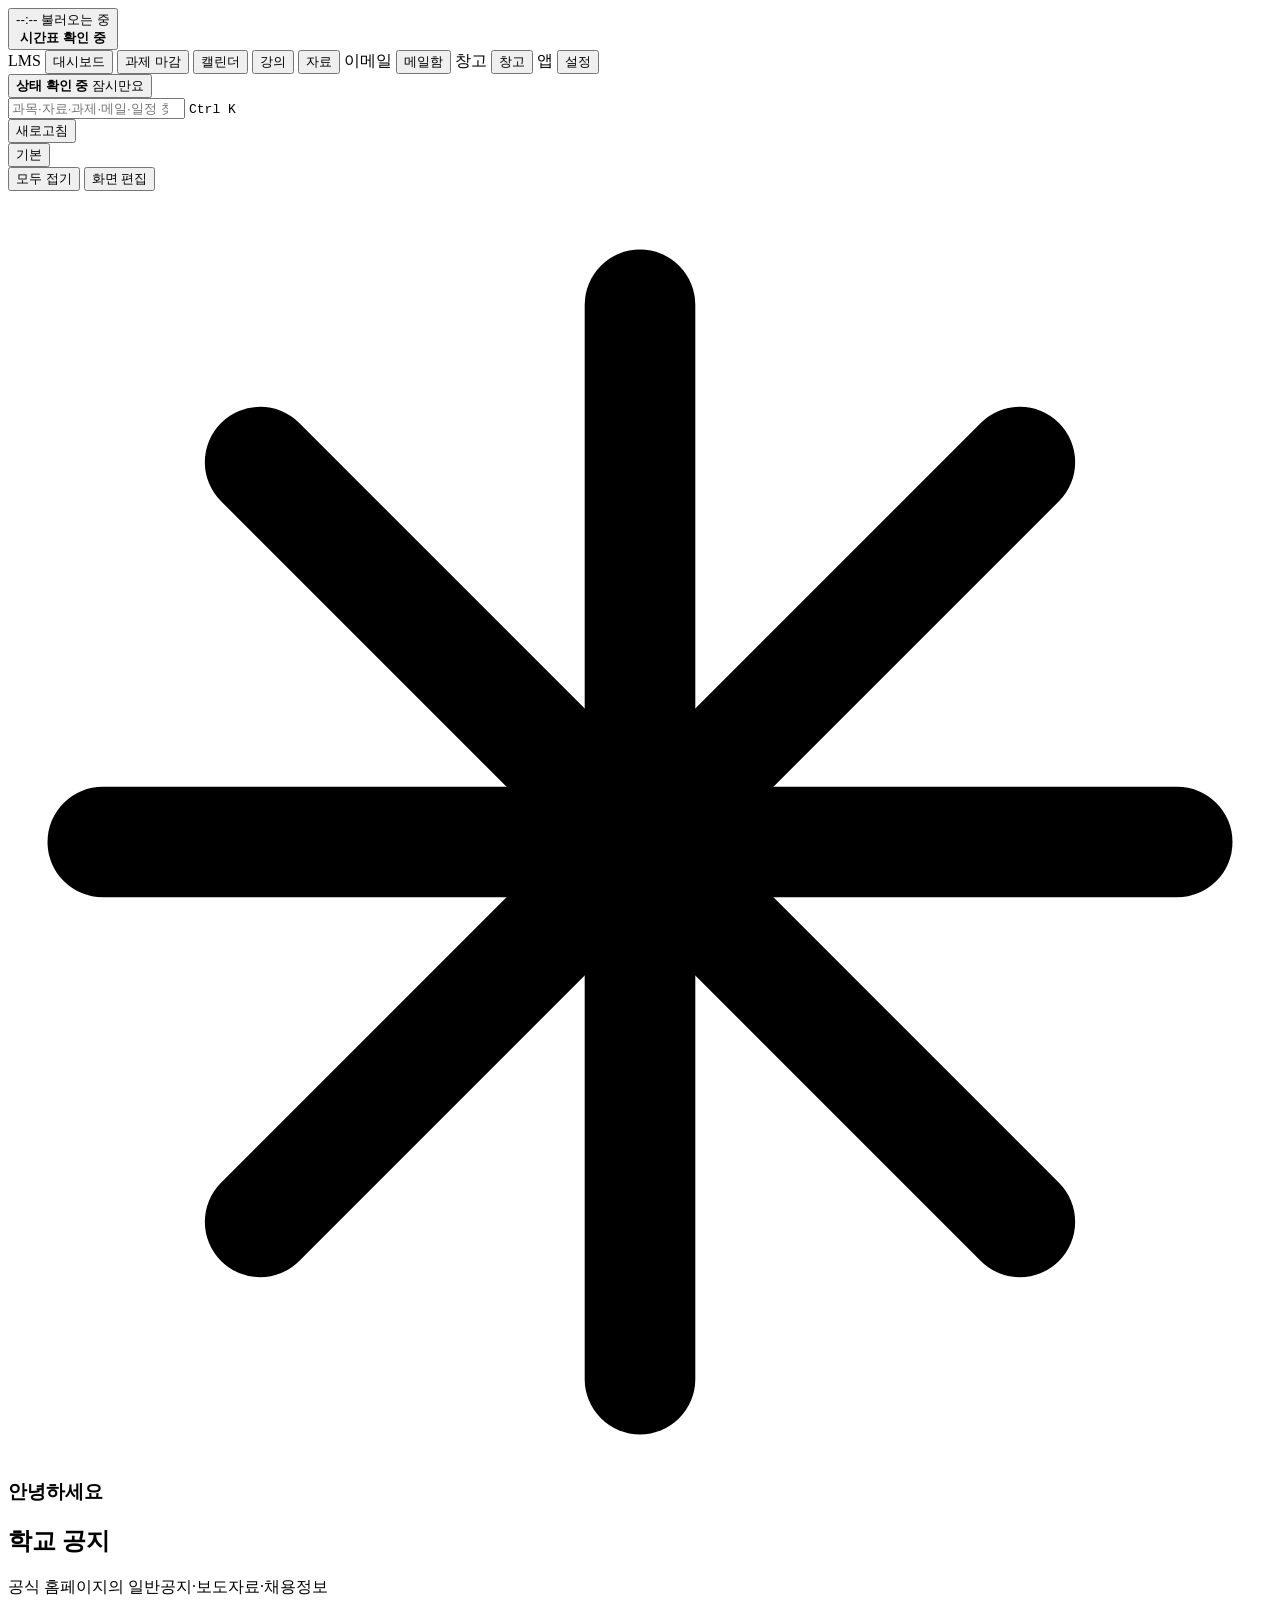
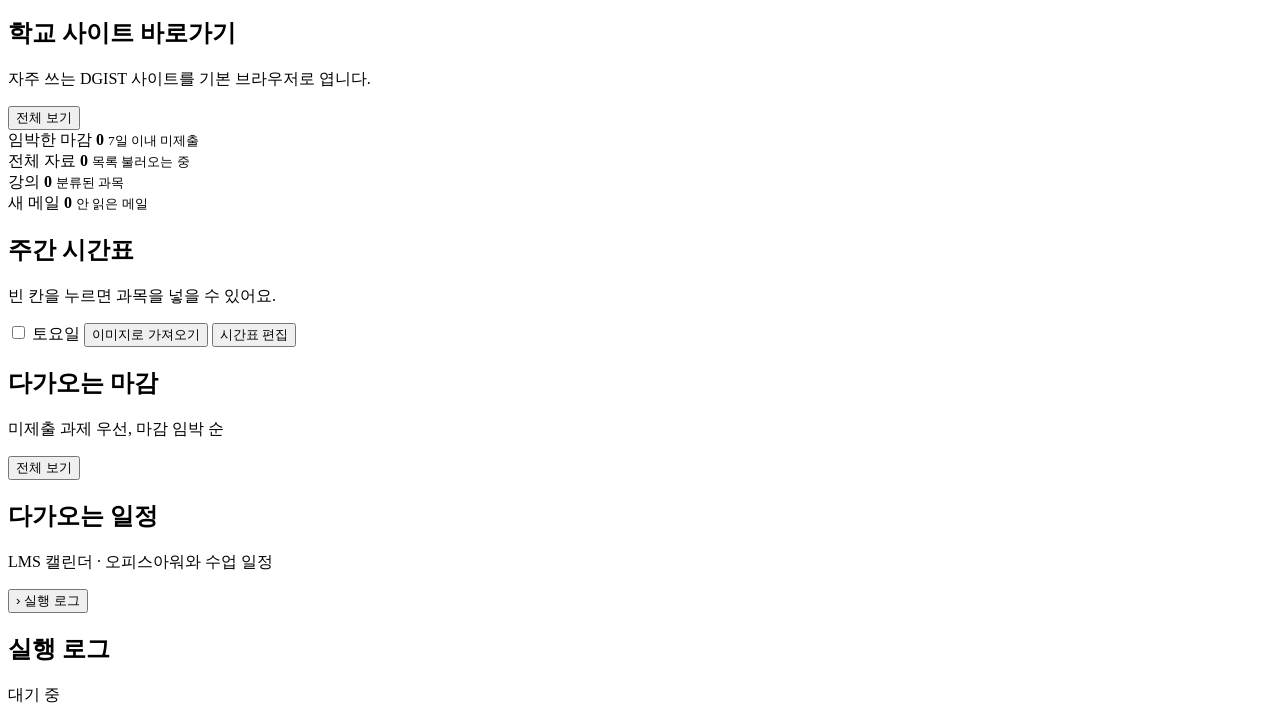
==== commit f3f88edb: "v1.11.8: 앱 안 업데이트(GitHub 릴리스) + 1.11.x 누적 - 업데이트: GitHub 릴리스의 설치 파일을 받아 SHA-256 확인 뒤 조용히 설치·재시작 - 설치" ====
--- a/web/index.html
+++ b/web/index.html
@@ -67,10 +67,6 @@
             메일함
             <span class="nav-badge" id="emailBadge" hidden>0</span>
           </button>
-          <button class="nav-item" type="button" data-view="compose">
-            <span class="icon" data-icon="edit"></span>
-            메일 쓰기
-          </button>
 
           <span class="nav-group-label">창고</span>
           <button class="nav-item" type="button" data-view="storage">
@@ -85,20 +81,72 @@
           </button>
         </nav>
 
-        <div class="sidebar-footer">
+        <!-- 설치할 새 버전이 있을 때만 보인다. 누르면 설정의 '새 버전' 줄로 간다 -->
+        <button class="whats-new update-ready" id="updateReadyButton" type="button" hidden>
+          <span class="whats-new-dot" aria-hidden="true"></span>
+          <span id="updateReadyLabel">새 버전 설치</span>
+        </button>
+        <!-- 업데이트 소식: 새 버전이면 점이 붙고, 누르면 바뀐 내용을 보여 준다 -->
+        <button class="whats-new" id="whatsNewButton" type="button" hidden>
+          <span class="whats-new-dot" aria-hidden="true"></span>
+          <span id="whatsNewLabel">업데이트 내용</span>
+        </button>
+        <!-- 상태판: 무엇이 잘 되고 있는지, 다음에 무엇을 언제 가져오는지. 누르면 고칠 곳으로 간다.
+             예전 '설정 필요 / 매일 08:00 실행' 은 쓰지 않는 설정(Gemini·Gmail 알림)까지 요구해 늘 '설정 필요' 였다. -->
+        <button class="sidebar-footer status-card" id="statusCard" type="button">
           <span class="status-dot" id="sidebarStatusDot"></span>
           <div>
             <strong id="sidebarStatus">상태 확인 중</strong>
-            <span id="sidebarSchedule">예약 시간 불러오는 중</span>
+            <span id="sidebarSchedule">잠시만요</span>
+            <span class="status-lights" id="statusLights" aria-label="연결 상태"></span>
+          </div>
+        </button>
+      </aside>
+
+      <!-- 첫 실행 소개: 달구가 메뉴를 하나씩 비추며 알려 준다 -->
+      <div class="tour" id="tour" hidden role="dialog" aria-modal="true" aria-labelledby="tourTitle">
+        <!-- 비추는 곳 둘레를 네 장으로 덮어 어둡게 한다 -->
+        <div class="tour-dim" data-dim="top"></div>
+        <div class="tour-dim" data-dim="bottom"></div>
+        <div class="tour-dim" data-dim="left"></div>
+        <div class="tour-dim" data-dim="right"></div>
+        <div class="tour-spot" id="tourSpot"></div>
+        <div class="tour-card" id="tourCard">
+          <div class="tour-bubble">
+            <span class="tour-count" id="tourCount"></span>
+            <h2 id="tourTitle"></h2>
+            <p id="tourText"></p>
+          </div>
+          <div class="tour-dots" id="tourDots" aria-hidden="true"></div>
+          <div class="tour-actions">
+            <button type="button" class="tour-skip" id="tourSkip">건너뛰기</button>
+            <span class="tour-gap"></span>
+            <button type="button" class="button compact ghost" id="tourPrev">이전</button>
+            <button type="button" class="button compact primary" id="tourNext">다음</button>
           </div>
         </div>
-      </aside>
+        <!-- 달구: 카드에 붙어 있지 않고, 단계마다 비추는 곳 옆으로 걸어가거나 뛰어간다 -->
+        <div class="tour-buddy" id="tourBuddy" aria-hidden="true"><img id="tourBuddyImg" src="/img/dalgu/yay.png" alt="" /></div>
+      </div>
+
+      <dialog class="whats-new-dialog" id="whatsNewDialog" aria-labelledby="whatsNewTitle">
+        <div class="whats-new-head">
+          <h2 id="whatsNewTitle">업데이트 내용</h2>
+          <button type="button" class="whats-new-close" id="whatsNewClose" aria-label="닫기">
+            <span class="icon" data-icon="x"></span>
+          </button>
+        </div>
+        <div class="whats-new-body" id="whatsNewBody"></div>
+      </dialog>
 
       <main class="main">
         <header class="topbar">
           <div class="search-wrap">
             <span class="icon" data-icon="search"></span>
-            <input id="searchInput" type="search" placeholder="과목, 과제, 파일명 검색" autocomplete="off" />
+            <input id="searchInput" type="search" placeholder="과목·자료·과제·메일·일정 찾기" autocomplete="off" />
+            <kbd class="search-kbd" aria-hidden="true">Ctrl K</kbd>
+            <!-- 통합 검색 결과: 과목·자료·과제·메일·일정·공지·설정을 한 번에 -->
+            <div class="search-pop" id="searchPop" role="listbox" aria-label="검색 결과" hidden></div>
           </div>
           <div class="topbar-actions">
             <!-- 작업 진행 표시: 동기화/새로고침을 누르면 물방울이 튀어나와 여기서 부풀어 오름 -->
@@ -112,11 +160,15 @@
               </span>
               <span class="top-progress-pct" id="topProgressPct">0%</span>
             </div>
-            <!-- LMS 마감·일정과 메일을 한 번에 -->
-            <button class="button primary" id="refreshAllButton" type="button" title="LMS 마감·일정과 메일을 함께 다시 가져옵니다.">
-              <span class="icon" data-icon="sync"></span>
-              새로고침
-            </button>
+            <!-- 자동으로 가져오는 게 기본. 보고 있는 화면의 마지막 동기화 시각 -->
+            <!-- 언제 가져왔는지 + 지금 다시 가져오기를 한 알약에 묶는다 (따로 떠 있으면 높이·줄이 안 맞았다) -->
+            <div class="sync-pill">
+              <span class="last-sync" id="lastSync" hidden></span>
+              <button class="sync-button" id="refreshAllButton" type="button" title="LMS 마감·일정과 메일을 함께 다시 가져옵니다.">
+                <span class="icon" data-icon="sync"></span>
+                새로고침
+              </button>
+            </div>
             <!-- 테마: 누를 때마다 카드가 넘어가듯 다음 테마로 -->
             <button class="theme-flip" id="themeFlip" type="button" aria-label="테마 바꾸기">
               <span class="tf-card" id="themeCard">
@@ -140,7 +192,18 @@
                   <span class="icon" data-icon="edit"></span>
                   <span id="dashEditLabel">화면 편집</span>
                 </button>
-                <h1 id="heroTitle">안녕하세요 👋</h1>
+                <h1 id="heroTitle" class="hero-greeting">
+                  <svg class="hero-spark" viewBox="0 0 32 32" aria-hidden="true">
+                    <g fill="currentColor">
+                      <rect x="14.6" y="1" width="2.8" height="30" rx="1.4" />
+                      <rect x="14.6" y="1" width="2.8" height="30" rx="1.4" transform="rotate(45 16 16)" />
+                      <rect x="14.6" y="1" width="2.8" height="30" rx="1.4" transform="rotate(90 16 16)" />
+                      <rect x="14.6" y="1" width="2.8" height="30" rx="1.4" transform="rotate(135 16 16)" />
+                    </g>
+                  </svg>
+                  <span id="heroText">안녕하세요</span>
+                </h1>
+                <p class="hero-sub" id="heroSub"></p>
               </div>
 
               <!-- 학사일정 중 놓치면 큰 것(수강신청·성적확인)만 크게 -->
@@ -149,6 +212,7 @@
                 <div class="dday-body">
                   <strong id="ddayTitle"></strong>
                   <span id="ddayWhen"></span>
+                  <span class="dday-next" id="ddayNext"></span>
                 </div>
               </section>
 
@@ -186,7 +250,6 @@
                     <h2 id="noticeTitle">학교 공지</h2>
                     <p>공식 홈페이지의 일반공지·보도자료·채용정보</p>
                   </div>
-                  <button class="button compact ghost" id="refreshNotices" type="button">새로고침</button>
                 </div>
                 <div class="notice-list" id="noticeList"></div>
               </section>
@@ -404,7 +467,8 @@
               </div>
               <div class="calendar-legend">
                 <span><i class="dot cal-deadline"></i> 과제 마감</span>
-                <span><i class="dot cal-event"></i> 메일 일정</span>
+                <span><i class="dot cal-school"></i> 학교 행사</span>
+                <span><i class="dot cal-event"></i> 세미나</span>
                 <span><i class="dot cal-done"></i> 제출 완료</span>
                 <span><i class="dot cal-mine"></i> 내 일정</span>
                 <span><i class="dot cal-academic"></i> 학사일정</span>
@@ -561,18 +625,31 @@
                     <h2 id="fglpTitle">FGLP 파견 지도</h2>
                     <p id="fglpHint">점을 누르면 지원 자격과 지원 내용을 봅니다</p>
                   </div>
-                  <div class="fglp-actions">
-                    <div class="fglp-legend">
-                      <span class="fl-item"><i class="fl-dot k-fglp"></i>FGLP</span>
-                      <span class="fl-item"><i class="fl-dot k-exchange"></i>교환학생</span>
-                    </div>
-                  </div>
-                </div>
+                  <!-- 두 프로그램을 한 지도에 섞어 두고 범례로만 갈랐더니 헷갈렸다.
+                       한 번에 하나씩 본다. -->
+                  <div class="fglp-tabs" id="fglpTabs" role="tablist"></div>
+                </div>
+
+                <!-- 대륙별로 들여다보기 -->
+                <div class="fglp-views" id="fglpViews"></div>
+
+                <!-- 프로그램 공통 사실. 핀을 눌러도 사라지지 않게 위로 뺐다. -->
+                <div class="fglp-facts" id="fglpFacts"></div>
+
                 <div class="fglp-wrap">
                   <div class="fglp-map" id="fglpMap"></div>
-                  <aside class="fglp-detail" id="fglpDetail"></aside>
-                </div>
-                <div class="fglp-notes" id="fglpNotes"></div>
+                  <!-- 지도 옆은 '고른 학교 상세'가 아니라 '학교 목록'.
+                       비교하려면 나란히 보여야 한다. -->
+                  <aside class="fglp-side">
+                    <div class="fglp-list" id="fglpList"></div>
+                    <div class="fglp-detail" id="fglpDetail" hidden></div>
+                  </aside>
+                </div>
+
+                <details class="fglp-caveat" id="fglpCaveat">
+                  <summary>알아 둘 점 <span id="fglpCaveatCount"></span></summary>
+                  <div class="fglp-notes" id="fglpNotes"></div>
+                </details>
               </section>
 
               <section class="panel" aria-labelledby="shuttleTitle" id="shuttlePanel">
@@ -583,7 +660,6 @@
                   </div>
                   <div class="shuttle-actions">
                     <select id="shuttleGroup" aria-label="노선 갈래"></select>
-                    <button class="button compact ghost" id="refreshShuttle" type="button">새로고침</button>
                   </div>
                 </div>
                 <div class="shuttle-list" id="shuttleList"></div>
@@ -608,10 +684,6 @@
                   <nav class="mail-folders" id="mailFolders"></nav>
 
                   <div class="mail-rail-foot">
-                    <button class="mail-refresh" id="refreshEmailsButton" type="button">
-                      <span class="icon" data-icon="sync"></span>
-                      새로고침
-                    </button>
                     <p class="mail-quota" id="mailQuota"></p>
                   </div>
                 </aside>
@@ -624,6 +696,10 @@
                         <span class="icon" data-icon="menu"></span>
                       </button>
                       <h1 id="mailFolderTitle">받은 편지함 <em id="mailFolderCount"></em></h1>
+                      <button class="mail-refresh" id="mailRefreshButton" type="button" title="메일 새로고침">
+                        <span class="icon" data-icon="sync"></span>
+                        <span class="mail-refresh-ago" id="mailRefreshAgo"></span>
+                      </button>
                       <div class="search-wrap email-search">
                         <span class="icon" data-icon="search"></span>
                         <input id="emailSearchInput" type="search" placeholder="메일 검색" autocomplete="off" />
@@ -708,10 +784,37 @@
                         <span class="back-label">목록</span>
                       </button>
                       <span class="category-chip" id="readCategory"></span>
+                      <!-- 이전/다음 메일 (삼성 이메일의 위·아래 화살표와 같은 자리) -->
+                      <div class="mail-nav">
+                        <button class="icon-button" id="readPrevButton" type="button" title="이전 메일">
+                          <span class="icon" data-icon="chevronUp"></span>
+                        </button>
+                        <button class="icon-button" id="readNextButton" type="button" title="다음 메일">
+                          <span class="icon" data-icon="chevronDown"></span>
+                        </button>
+                      </div>
                       <div class="mail-pane-actions">
+                        <button class="icon-button" id="readStarButton" type="button" title="별표"><span class="icon" data-icon="star"></span></button>
                         <button class="icon-button" id="readReplyButton" type="button" title="답장"><span class="icon" data-icon="reply"></span></button>
+                        <button class="icon-button" id="readReplyAllButton" type="button" title="전체 답장"><span class="icon" data-icon="replyAll"></span></button>
+                        <button class="icon-button" id="readForwardButton" type="button" title="전달"><span class="icon" data-icon="forward"></span></button>
                         <button class="icon-button" id="readMarkButton" type="button" title="읽음/안읽음"><span class="icon" data-icon="check"></span></button>
                         <button class="icon-button danger" id="readDeleteButton" type="button" title="삭제"><span class="icon" data-icon="trash"></span></button>
+                        <!-- 더보기: 삼성 이메일의 ⋮ 메뉴와 같은 항목들 -->
+                        <div class="mail-more">
+                          <button class="icon-button" id="readMoreButton" type="button" title="더보기" aria-expanded="false">
+                            <span class="icon" data-icon="more"></span>
+                          </button>
+                          <div class="mail-more-menu" id="readMoreMenu" hidden>
+                            <button type="button" data-more="translate">한국어로 번역</button>
+                            <button type="button" data-more="snooze">다시 알림</button>
+                            <button type="button" data-more="move">이메일 이동</button>
+                            <button type="button" data-more="print">인쇄</button>
+                            <button type="button" data-more="eml">파일로 저장</button>
+                            <button type="button" data-more="event">일정 추가</button>
+                            <button type="button" data-more="reminder">리마인드 메일 쓰기</button>
+                          </div>
+                        </div>
                       </div>
                     </div>
                     <div class="mail-read-scroll">
@@ -728,10 +831,6 @@
                         </div>
                         <p class="read-summary" id="readSummary" hidden></p>
                         <!-- HTML 메일은 스크립트를 막은 iframe 안에서 그린다 -->
-                        <div class="read-imgbar" id="readImgBar" hidden>
-                          <span>보낸 사람이 넣은 그림은 막아 두었습니다.</span>
-                          <button class="button compact ghost" id="readShowImages" type="button">그림 보기</button>
-                        </div>
                         <iframe class="read-html" id="readHtml" hidden
                           sandbox="allow-same-origin" referrerpolicy="no-referrer" title="메일 본문"></iframe>
                         <div class="read-body" id="readBody"></div>
@@ -938,32 +1037,79 @@
                     <h2 id="filesTitle">전체 자료</h2>
                     <p id="filesHint">강의별 파일과 동기화 상태</p>
                   </div>
-                  <div class="filters">
-                    <div class="view-toggle" role="group" aria-label="자료 보기 방식">
-                      <button type="button" class="view-toggle-btn" data-filemode="folder" aria-label="과목별 폴더" title="과목별 폴더">
-                        <span class="icon" data-icon="folder"></span>
+                  <!-- 자료 도구줄: 늘 쓰는 것(보기·거르기)만 보이고,
+                       고른 뒤에 하는 일은 고른 게 있을 때만 아래 막대로 나온다.
+                       가끔 쓰는 정리 기능은 ⋯ 메뉴에 모았다. (예전엔 9개 버튼이 두 줄로 섞여 있었다) -->
+                  <div class="filters files-tools">
+                    <div class="file-mode-tabs" role="tablist" aria-label="자료 보기 방식">
+                      <button type="button" class="file-mode-tab" data-filemode="folder" role="tab" title="LMS 폴더 그대로 과목별로">
+                        <span class="icon" data-icon="folder"></span>과목 폴더
                       </button>
-                      <button type="button" class="view-toggle-btn" data-filemode="shelf" aria-label="내 폴더" title="내가 만든 폴더">
-                        <span class="icon" data-icon="edit"></span>
+                      <button type="button" class="file-mode-tab" data-filemode="shelf" role="tab" title="내가 만든 폴더에 끌어다 담기">
+                        <span class="icon" data-icon="star"></span>내 폴더
                       </button>
-                      <button type="button" class="view-toggle-btn active" data-filemode="list" aria-label="리스트 보기" title="전체 목록">
-                        <span class="icon" data-icon="list"></span>
+                      <button type="button" class="file-mode-tab active" data-filemode="list" role="tab" title="모든 파일을 한 목록으로">
+                        <span class="icon" data-icon="list"></span>전체 목록
                       </button>
                     </div>
                     <select id="courseFilter" aria-label="강의 필터">
-                      <option value="">전체 강의</option>
+                      <option value="">모든 과목</option>
                     </select>
                     <select id="statusFilter" aria-label="상태 필터">
-                      <option value="">전체 상태</option>
-                      <option value="local">로컬 저장</option>
-                      <option value="missing">누락</option>
-                      <option value="sample">샘플</option>
+                      <option value="">모든 파일</option>
+                      <option value="local">받은 파일</option>
+                      <option value="missing">파일 없음</option>
                     </select>
+                    <div class="files-more">
+                      <button class="icon-button files-more-button" id="filesMoreButton" type="button"
+                        aria-haspopup="menu" aria-expanded="false" aria-label="정리 도구" title="정리 도구">
+                        <span class="icon" data-icon="more"></span>
+                      </button>
+                      <div class="files-more-menu" id="filesMoreMenu" role="menu" hidden>
+                        <!-- 받은 자료를 '학기 / 과목' 폴더로 옮긴다 -->
+                        <button type="button" role="menuitem" id="organizeFilesButton">
+                          <span class="icon" data-icon="folder"></span>
+                          <span><b>학기·과목 폴더로 정리</b><small>받은 파일을 폴더별로 옮깁니다</small></span>
+                        </button>
+                        <!-- 삼성 노트로 보낸 PDF 를 과목 폴더로 몰아 정리 (그 앱이 깔린 PC 에서만) -->
+                        <button type="button" role="menuitem" id="organizeNotesButton" hidden>
+                          <span class="icon" data-icon="file"></span>
+                          <span><b>삼성 노트 폴더 정리</b><small>노트를 과목 이름 폴더로 옮깁니다 · 삼성 노트를 닫고 누르세요</small></span>
+                        </button>
+                        <!-- 목록에서 뺀 자료 되돌리기 (뺀 게 있을 때만 보인다) -->
+                        <button type="button" role="menuitem" id="restoreFilesButton" hidden>
+                          <span class="icon" data-icon="undo"></span>
+                          <span><b id="restoreFilesLabel">숨긴 자료 되돌리기</b><small>목록에서 뺀 파일을 다시 보이게 합니다</small></span>
+                        </button>
+                      </div>
+                    </div>
+                  </div>
+                </div>
+
+                <!-- 고른 자료에 할 일 (폴더 단위 선택에도 그대로 쓰인다). 고른 게 있을 때만 보인다 -->
+                <div class="file-select-bar" id="fileSelectBar" hidden>
+                  <span class="file-select-count"><b id="fileSelectCount">0</b>개 골랐어요</span>
+                  <div class="file-select-actions">
                     <button class="button compact primary" id="bulkSaveButton" type="button" disabled>
                       <span class="icon" data-icon="download"></span>
-                      선택 저장
+                      내 컴퓨터에 저장
                     </button>
-                  </div>
+                    <button class="button compact bulk-action" id="bulkDriveButton" type="button" disabled>
+                      <span class="icon" data-icon="cloud"></span>
+                      Drive에 올리기
+                    </button>
+                    <button class="button compact bulk-action" id="bulkNotesButton" type="button" disabled hidden>
+                      <span class="icon" data-icon="file"></span>
+                      삼성 노트로
+                    </button>
+                    <button class="button compact ghost bulk-action danger-text" id="bulkHideButton" type="button" disabled>
+                      <span class="icon" data-icon="trash"></span>
+                      목록에서 빼기
+                    </button>
+                  </div>
+                  <button class="icon-button" id="clearFileSelection" type="button" aria-label="고른 것 모두 풀기" title="고른 것 모두 풀기">
+                    <span class="icon" data-icon="x"></span>
+                  </button>
                 </div>
 
                 <!-- 폴더 보기: 과목별로 묶어서 -->
@@ -976,8 +1122,8 @@
                       <span class="icon" data-icon="folder"></span>
                       폴더 만들기
                     </button>
-                    <button class="button compact ghost" id="autoShelfButton" type="button" title="학기별로 폴더를 자동으로 만듭니다">
-                      학기별로 자동 정리
+                    <button class="button compact ghost" id="autoShelfButton" type="button" title="학기마다 내 폴더를 하나씩 만들고 그 학기 자료를 담습니다">
+                      학기별 폴더 만들기
                     </button>
                     <span class="shelf-hint">아래 목록에서 파일을 끌어다 폴더에 놓으세요.</span>
                   </div>
@@ -1025,10 +1171,6 @@
                     <h2>실행 로그</h2>
                     <p id="taskSummary">대기 중</p>
                   </div>
-                  <button class="button compact ghost" id="verifyButton" type="button">
-                    <span class="icon" data-icon="check"></span>
-                    검증
-                  </button>
                 </div>
                 <div class="task-progress" id="taskProgress" hidden>
                   <div class="task-progress-head">
@@ -1048,234 +1190,352 @@
     </div>
 
     <section class="view settings-view" id="view-settings" hidden>
-      <form id="configForm">
-        <div class="settings-view-header">
-          <div>
-            <h1>설정</h1>
-            <p>빈 비밀번호/API 키 필드는 기존 값을 유지합니다.</p>
-          </div>
+      <form id="configForm" class="st-page">
+        <div class="settings-view-header st-header">
+          <h1>설정</h1>
+          <p>바꾼 뒤 맨 아래 <b>설정 저장</b>을 누르면 적용됩니다.</p>
         </div>
 
-        <div class="settings-body">
-          <section class="settings-section">
-            <h3><span class="icon" data-icon="sync"></span>앱 업데이트</h3>
-            <div class="google-row">
+        <!-- 설정 화면 원칙: 한 카드 = 한 가지 질문.
+             '어디에 저장하나' 와 '얼마나 차지하나' 는 같은 질문이라 한 카드에 둔다.
+             긴 설명은 ? 에 숨기고, 화면에는 지금 상태만 짧게 보인다. -->
+        <div class="settings-body st-body">
+
+          <!-- ① 연결된 계정 -->
+          <section class="st-card" id="stAccounts">
+            <header class="st-head">
+              <span class="st-tile coral"><span class="icon" data-icon="user"></span></span>
               <div>
-                <strong>현재 버전 <span id="appVersion">-</span></strong>
-                <span id="updateStatus">GitHub에서 최신 버전을 확인할 수 있습니다.</span>
-              </div>
-              <div class="google-row-actions">
-                <button class="button compact" id="checkUpdateButton" type="button">업데이트 확인</button>
-                <button class="button compact primary" id="applyUpdateButton" type="button" hidden>지금 업데이트</button>
+                <h3>연결된 계정</h3>
+                <p>앱이 나 대신 들어가서 자료와 메일을 가져옵니다.</p>
+              </div>
+              <button type="button" class="hint" data-hint="아이디·비밀번호는 이 컴퓨터에만 암호화해 저장하고 어디로도 보내지 않습니다. 비밀번호 칸은 바꿀 때만 입력하세요.">?</button>
+            </header>
+
+            <div class="st-acct">
+              <span class="st-logo st-logo-lms" aria-hidden="true">LMS</span>
+              <div class="st-acct-name">
+                <strong>DGIST LMS</strong>
+                <span class="st-pill" id="lmsAccountPill">확인 중</span>
+              </div>
+              <div class="st-acct-fields">
+                <input name="lmsId" autocomplete="username" placeholder="아이디" aria-label="LMS 아이디" />
+                <input name="lmsPassword" type="password" autocomplete="current-password" placeholder="비밀번호 (바꿀 때만)" aria-label="LMS 비밀번호" />
               </div>
             </div>
-            <small class="section-note">새 버전이 나오면 여기서 올릴 수 있습니다. 계정 정보는 그대로 남습니다.</small>
-          </section>
-
-          <section class="settings-section">
-            <h3><span class="icon" data-icon="folder"></span>저장 공간</h3>
-            <div class="storage-box" id="storageBox">
-              <p class="section-note">불러오는 중…</p>
+
+            <div class="st-acct">
+              <span class="st-logo st-logo-mail" aria-hidden="true"><span class="icon" data-icon="mail"></span></span>
+              <div class="st-acct-name">
+                <strong>학교 메일</strong>
+                <span class="st-pill" id="mailAccountPill">확인 중</span>
+              </div>
+              <div class="st-acct-fields">
+                <input name="schoolEmail" type="email" placeholder="example@dgist.ac.kr" autocomplete="off" aria-label="학교 메일 주소" />
+                <input name="schoolEmailPassword" type="password" placeholder="비밀번호 (바꿀 때만)" autocomplete="off" aria-label="메일 비밀번호" />
+              </div>
             </div>
-            <small class="section-note">앱이 받아 온 자료만 지웁니다. 직접 넣은 파일은 건드리지 않습니다.</small>
-          </section>
-
-          <section class="settings-section">
-            <h3><span class="icon" data-icon="download"></span>설정 백업</h3>
-            <div class="google-row">
-              <div>
-                <strong>설정 내보내기 / 불러오기</strong>
-                <span>계정 설정·과목 선택·내 일정을 파일 하나로 저장합니다.</span>
-              </div>
-              <div class="google-row-actions">
-                <label class="holiday-toggle" title="비밀번호까지 포함">
-                  <input type="checkbox" id="backupSecrets" />
-                  <span>비밀번호 포함</span>
-                </label>
-                <button class="button compact" id="exportSettingsButton" type="button">내보내기</button>
-                <button class="button compact ghost" id="importSettingsButton" type="button">불러오기</button>
-                <input type="file" id="importSettingsInput" accept="application/json,.json" hidden />
+
+            <div class="st-acct">
+              <span class="st-logo st-logo-google" aria-hidden="true">
+                <svg viewBox="0 0 48 48"><path fill="#FFC107" d="M43.6 20.5H42V20H24v8h11.3C33.7 32.7 29.2 36 24 36c-6.6 0-12-5.4-12-12s5.4-12 12-12c3.1 0 5.8 1.2 7.9 3.1l5.7-5.7C34 6.1 29.3 4 24 4 12.9 4 4 12.9 4 24s8.9 20 20 20 20-8.9 20-20c0-1.3-.1-2.4-.4-3.5z"/><path fill="#FF3D00" d="m6.3 14.7 6.6 4.8C14.7 15.1 19 12 24 12c3.1 0 5.8 1.2 7.9 3.1l5.7-5.7C34 6.1 29.3 4 24 4 16.3 4 9.7 8.3 6.3 14.7z"/><path fill="#4CAF50" d="M24 44c5.2 0 9.9-2 13.4-5.2l-6.2-5.2C29.2 35.1 26.7 36 24 36c-5.2 0-9.6-3.3-11.3-7.9l-6.5 5C9.5 39.6 16.2 44 24 44z"/><path fill="#1976D2" d="M43.6 20.5H42V20H24v8h11.3c-.8 2.2-2.2 4.2-4.1 5.6l6.2 5.2C37 39.2 44 34 44 24c0-1.3-.1-2.4-.4-3.5z"/></svg>
+              </span>
+              <div class="st-acct-name">
+                <strong>Google</strong>
+                <span class="st-pill" id="googlePill">확인 중</span>
+                <small id="googleStatusText"></small>
+              </div>
+              <div class="st-acct-actions">
+                <button class="button compact primary" id="googleLoginButton" type="button">Google로 로그인</button>
+                <button class="text-button" id="disconnectGoogleButton" type="button" hidden>연결 해제</button>
               </div>
             </div>
-            <small class="section-note">이 파일에는 비밀번호가 그대로 들어갑니다. 남에게 주지 마세요.</small>
-          </section>
-
-          <section class="settings-section">
-            <h3><span class="icon" data-icon="cloud"></span>계정 연결</h3>
-            <div class="google-row">
-              <div>
-                <strong>구글 계정</strong>
-                <span id="googleStatusText">상태 확인 중…</span>
-              </div>
-              <div class="google-row-actions">
-                <button class="button compact primary" id="googleLoginButton" type="button">구글 계정으로 로그인</button>
-                <button class="icon-button" id="googleHelpButton" type="button" aria-label="구글 연결 도움말">
-                  <span class="icon" data-icon="help"></span>
-                </button>
-              </div>
-            </div>
-            <button class="text-button" id="disconnectGoogleButton" type="button" hidden>
-              이 컴퓨터의 구글 로그인 해제
-            </button>
-
-          </section>
-
-
-
-
-          <section class="settings-section">
-            <h3><span class="icon" data-icon="book"></span>학교 계정 (LMS · DGIST 메일)</h3>
-            <p class="settings-note secure">아이디·비밀번호는 이 컴퓨터에만 저장되고, 어디로도 보내지 않습니다. 받아 온 자료와 메일도 마찬가지입니다.</p>
-            <div class="form-grid">
-              <label>
-                <span>LMS ID</span>
-                <input name="lmsId" autocomplete="username" />
-              </label>
-              <label>
-                <span>LMS 비밀번호</span>
-                <input name="lmsPassword" type="password" autocomplete="current-password" placeholder="기존 값 유지" />
-              </label>
+            <!-- 구글 로그인 준비물이 없는 PC 에서만 나타난다 -->
+            <div class="cred-drop" id="credDrop" hidden>
+              <p>이 컴퓨터에는 구글 로그인 준비물(<code>credentials.json</code>)이 없습니다.</p>
+              <div class="cred-drop-actions">
+                <button class="button compact" id="credPickButton" type="button">파일 고르기</button>
+                <button class="text-button" id="credHelpButton" type="button">어디서 받나요?</button>
+              </div>
+              <input type="file" id="credFileInput" accept=".json,application/json" hidden />
             </div>
           </section>
 
-          <section class="settings-section">
-            <h3><span class="icon" data-icon="sync"></span>자동 실행 · 구글 캘린더</h3>
-            <div class="google-row gcal-row">
+          <!-- ② 강의자료 저장 + 저장 공간 -->
+          <section class="st-card" id="stStorage">
+            <header class="st-head">
+              <span class="st-tile blue"><span class="icon" data-icon="folder"></span></span>
               <div>
-                <strong>주기적 자동 실행</strong>
-                <span>앱이 켜져 있는 동안 정해진 간격마다 자동으로 가져옵니다.</span>
-              </div>
-              <div class="google-row-actions">
-                <select name="autoIntervalKind" aria-label="자동 실행 항목">
-                  <option value="emails">메일 새로고침</option>
-                  <option value="deadlines">마감·일정만</option>
-                  <option value="sync">전체 동기화</option>
+                <h3>강의자료 저장</h3>
+                <p>새 자료를 받으면 켜 둔 곳에 자동으로 넣습니다.</p>
+              </div>
+            </header>
+
+            <div class="st-dest-grid">
+              <!-- 구글 드라이브 -->
+              <label class="st-dest" id="driveDest">
+                <span class="st-dest-top">
+                  <span class="st-logo st-logo-drive" aria-hidden="true">
+                    <svg viewBox="0 0 87.3 78"><path d="m6.6 66.85 3.85 6.65c.8 1.4 1.95 2.5 3.3 3.3l13.75-23.8h-27.5c0 1.55.4 3.1 1.2 4.5z" fill="#0066da"/><path d="m43.65 25-13.75-23.8c-1.35.8-2.5 1.9-3.3 3.3l-25.4 44a9.06 9.06 0 0 0 -1.2 4.5h27.5z" fill="#00ac47"/><path d="m73.55 76.8c1.35-.8 2.5-1.9 3.3-3.3l1.6-2.75 7.65-13.25c.8-1.4 1.2-2.95 1.2-4.5h-27.502l5.852 11.5z" fill="#ea4335"/><path d="m43.65 25 13.75-23.8c-1.35-.8-2.9-1.2-4.5-1.2h-18.5c-1.6 0-3.15.45-4.5 1.2z" fill="#00832d"/><path d="m59.8 53h-32.3l-13.75 23.8c1.35.8 2.9 1.2 4.5 1.2h50.8c1.6 0 3.15-.45 4.5-1.2z" fill="#2684fc"/><path d="m73.4 26.5-12.7-22c-.8-1.4-1.95-2.5-3.3-3.3l-13.75 23.8 16.15 28h27.45c0-1.55-.4-3.1-1.2-4.5z" fill="#ffba00"/></svg>
+                  </span>
+                  <span class="st-dest-title">
+                    <strong>구글 드라이브</strong>
+                    <span class="st-dest-state" id="driveState">켜짐</span>
+                  </span>
+                  <span class="toggle">
+                    <input type="checkbox" name="driveUpload" id="driveUploadToggle" />
+                    <span class="track"></span>
+                  </span>
+                </span>
+                <span class="st-dest-path">내 드라이브 › <b id="driveFolderText">AutoSaver</b> › 과목 폴더</span>
+                <span class="st-dest-warn" id="driveWarn" hidden>구글 로그인이 필요해요. 위 연결된 계정에서 로그인하세요.</span>
+              </label>
+
+              <!-- 내 컴퓨터 -->
+              <div class="st-dest" id="localDest">
+                <label class="st-dest-top">
+                  <span class="st-logo st-logo-pc" aria-hidden="true"><span class="icon" data-icon="monitor"></span></span>
+                  <span class="st-dest-title">
+                    <strong>내 컴퓨터</strong>
+                    <span class="st-dest-state" id="localState">꺼짐</span>
+                  </span>
+                  <span class="toggle">
+                    <input type="checkbox" id="localSaveToggle" />
+                    <span class="track"></span>
+                  </span>
+                </label>
+                <span class="st-dest-path" title="저장 폴더"><b id="localSaveFolderText">문서\붕어빵 파일 정리</b> › 과목 폴더</span>
+                <input type="hidden" name="localSavePath" />
+                <div class="st-dest-more" id="localSaveMore">
+                  <div class="st-dest-buttons">
+                    <button class="button compact ghost" id="pickFolderButton" type="button">폴더 바꾸기</button>
+                  </div>
+                </div>
+              </div>
+            </div>
+
+            <!-- 클라우드 폴더: 그 클라우드의 PC 프로그램이 지켜보는 폴더에 넣으면 알아서 올라간다.
+                 계정 로그인이 필요 없다. 카드는 app.js renderCloudDests 가 그린다. -->
+            <div class="st-cloud">
+              <div class="st-cloud-head">
+                <strong>다른 클라우드에도 넣기</strong>
+                <button type="button" class="hint" data-hint="OneDrive·Dropbox·iCloud·MYBOX 는 PC 프로그램이 폴더를 알아서 올립니다. 그 폴더 안 '붕어빵 강의자료' 에 넣기만 하므로 따로 로그인할 필요가 없습니다. 프로그램이 없으면 폴더를 직접 고를 수 있어요.">?</button>
+              </div>
+              <div class="st-cloud-grid" id="cloudDestGrid"></div>
+              <p class="st-inline-note" id="cloudOverlapNote" hidden></p>
+            </div>
+
+            <!-- 내 컴퓨터·클라우드 폴더에 함께 쓰이는 설정 -->
+            <div class="st-scope-row" id="saveScopeRow">
+              <span>넣을 과목</span>
+              <div class="st-seg" role="radiogroup" aria-label="저장할 과목">
+                <label><input type="radio" name="localSaveScope" value="current" checked /><span>이번 학기만</span></label>
+                <label><input type="radio" name="localSaveScope" value="all" /><span>모든 과목</span></label>
+              </div>
+              <button class="button compact ghost" id="localSaveNowButton" type="button">
+                <span class="icon" data-icon="sync"></span>지금 맞추기
+              </button>
+            </div>
+            <p class="st-foot-note">
+              <span class="icon" data-icon="check"></span>
+              <span>모두 꺼도 앱 안의 <b>자료</b> 화면에서는 항상 볼 수 있습니다. 내가 필기한 파일은 덮어쓰지 않습니다.</span>
+            </p>
+
+            <!-- 저장 공간: 앱 크기와 강의자료 크기를 나눠 보인다 -->
+            <div class="st-sub">
+              <div class="st-sub-head">
+                <strong>이 컴퓨터에서 차지하는 공간</strong>
+                <span id="diskFreeText"></span>
+              </div>
+              <div class="storage-box" id="storageBox">
+                <p class="section-note">불러오는 중…</p>
+              </div>
+            </div>
+          </section>
+
+          <!-- ③ 자동으로 가져오기 -->
+          <section class="st-card" id="stAuto">
+            <header class="st-head">
+              <span class="st-tile green"><span class="icon" data-icon="sync"></span></span>
+              <div>
+                <h3>자동으로 가져오기</h3>
+                <p>앱이 켜져 있는 동안 알아서 확인합니다.</p>
+              </div>
+            </header>
+            <div class="st-auto">
+              <label class="st-auto-item">
+                <span class="icon" data-icon="mail"></span>
+                <span class="st-auto-label">새 메일</span>
+                <select name="autoEmailMinutes" aria-label="메일 확인 주기">
+                  <option value="0">끄기</option>
+                  <option value="3">3분마다</option>
+                  <option value="5">5분마다</option>
+                  <option value="10">10분마다</option>
+                  <option value="30">30분마다</option>
                 </select>
-                <select name="autoIntervalMinutes" aria-label="실행 주기">
-                  <option value="0">사용 안 함</option>
-                  <option value="15">15분마다</option>
+              </label>
+              <label class="st-auto-item">
+                <span class="icon" data-icon="calendar"></span>
+                <span class="st-auto-label">과제 마감</span>
+                <select name="autoDeadlineMinutes" aria-label="마감 확인 주기">
+                  <option value="0">끄기</option>
                   <option value="30">30분마다</option>
                   <option value="60">1시간마다</option>
                   <option value="180">3시간마다</option>
                   <option value="360">6시간마다</option>
                 </select>
-              </div>
-            </div>
-
-            <div class="google-row gcal-row">
-              <div>
-                <strong>구글 캘린더 자동 동기화</strong>
-                <span id="gcalStatusText">메일에서 찾은 일정을 구글 캘린더에 자동으로 등록합니다.</span>
-              </div>
-              <div class="google-row-actions">
-                <label class="toggle" title="메일 일정 자동 동기화">
-                  <input type="checkbox" name="gcalSyncEnabled" id="gcalSyncEnabled" />
-                  <span class="track"></span>
-                </label>
-                <button class="button compact" id="gcalSyncNowButton" type="button">지금 동기화</button>
-              </div>
-            </div>
-            <label class="gcal-name-field">
-              <span>캘린더(카테고리) 이름</span>
-              <input name="gcalCalendarName" placeholder="DGIST 메일 일정" />
-            </label>
-            <small class="section-note">메일에서 찾은 일정을 이 이름의 구글 캘린더에 담습니다. 없으면 새로 만들고, 같은 일정이 두 번 들어가지 않습니다.</small>
-
-            <!-- 캘린더 화면에 흩어져 있던 것을 여기로 모았다 -->
-            <div class="gcal-extra">
-              <div class="gcal-extra-buttons">
-                <button class="button compact ghost" id="syncAcademicButton" type="button">학사일정 올리기</button>
-                <button class="button compact ghost" id="gcalConnectButton" type="button">캘린더 파일로 내보내기</button>
-              </div>
+              </label>
+              <label class="st-auto-item">
+                <span class="icon" data-icon="file"></span>
+                <span class="st-auto-label">새 강의자료</span>
+                <select name="autoSyncMinutes" aria-label="자료 확인 주기">
+                  <option value="0">끄기</option>
+                  <option value="60">1시간마다</option>
+                  <option value="120">2시간마다</option>
+                  <option value="180">3시간마다</option>
+                  <option value="360">6시간마다</option>
+                </select>
+              </label>
+              <label class="st-auto-item">
+                <span class="icon" data-icon="clock"></span>
+                <span class="st-auto-label">하루 한 번 꼼꼼히
+                  <button type="button" class="hint" data-hint="이 시각이 지나면 LMS 전체를 한 번 더 훑어 빠진 자료가 없는지 봅니다.">?</button>
+                </span>
+                <input name="scheduleTime" type="time" aria-label="매일 전체 확인 시각" />
+              </label>
             </div>
           </section>
 
-          <section class="settings-section">
-            <h3><span class="icon" data-icon="mail"></span>학교 이메일 (DGIST)</h3>
-            <div class="form-grid">
-              <label>
-                <span>학교 이메일 주소</span>
-                <input name="schoolEmail" type="email" placeholder="example@dgist.ac.kr" autocomplete="off" />
+          <!-- ④ 구글 캘린더 -->
+          <section class="st-card">
+            <header class="st-head">
+              <span class="st-tile amber"><span class="icon" data-icon="calendar"></span></span>
+              <div>
+                <h3>구글 캘린더</h3>
+                <p>메일에 있는 행사·마감을 내 캘린더에 넣습니다.</p>
+              </div>
+              <label class="toggle st-head-toggle" title="메일 일정 자동 등록">
+                <input type="checkbox" name="gcalSyncEnabled" id="gcalSyncEnabled" />
+                <span class="track"></span>
               </label>
-              <label>
-                <span>
-                  비밀번호
-                  <em class="badge-saved" id="schoolPwSavedBadge" hidden>저장됨</em>
-                </span>
-                <input name="schoolEmailPassword" type="password" placeholder="기존 값 유지" autocomplete="off" />
+            </header>
+            <p class="st-inline-warn" id="gcalStatusText"></p>
+            <div class="st-row">
+              <label class="st-field">
+                <span>넣을 캘린더 이름</span>
+                <input name="gcalCalendarName" placeholder="DGIST 메일 일정" />
               </label>
+              <div class="st-row-buttons">
+                <button class="button compact" id="gcalSyncNowButton" type="button">지금 넣기</button>
+                <button class="button compact ghost" id="syncAcademicButton" type="button">학사일정도 넣기</button>
+              </div>
             </div>
-
+          </section>
+
+          <!-- ⑤ 메일 추천 -->
+          <section class="st-card">
+            <header class="st-head">
+              <span class="st-tile coral"><span class="icon" data-icon="star"></span></span>
+              <div>
+                <h3>관심 있는 메일</h3>
+                <p>고른 주제의 메일을 메일함 위쪽에 먼저 보여 줍니다.</p>
+              </div>
+            </header>
             <div class="interest-picker">
-              <span class="interest-group-label">관심 전공 트랙 · 분야 <em>(AI가 메일을 추천할 때 기준이 됩니다)</em></span>
+              <span class="interest-group-label">분야</span>
               <div class="chip-grid" id="trackChips"></div>
-              <span class="interest-group-label">관심 활동</span>
+              <span class="interest-group-label">활동</span>
               <div class="chip-grid" id="activityChips"></div>
-              <label class="custom-interest">
-                <span>추가 관심사 (자유 입력, 쉼표로 구분)</span>
-                <input name="interestsCustom" placeholder="예: 반도체 소자, 재즈 피아노, 테니스" />
+              <label class="st-field">
+                <span>직접 적기</span>
+                <input name="interestsCustom" placeholder="쉼표로 구분 · 예: 반도체, 재즈 피아노" />
               </label>
               <label class="check-row">
                 <input type="checkbox" name="hidePastEmails" />
-                <span>일시가 지난 행사·마감 메일 숨기기 <em>(행사 일시가 이미 지난 메일을 메일함에서 감춥니다)</em></span>
+                <span>이미 끝난 행사·마감 메일은 숨기기</span>
               </label>
             </div>
-            <small class="section-note">구글 계정과는 별개입니다. 메일은 이 컴퓨터에만 저장됩니다.</small>
           </section>
 
-          <details class="settings-section advanced">
-            <summary><span class="icon" data-icon="settings"></span>고급 설정</summary>
-            <div class="google-row">
+          <!-- ⑥ 선택 기능: 없어도 앱은 돈다 -->
+          <details class="st-card st-more">
+            <summary class="st-head">
+              <span class="st-tile blue"><span class="icon" data-icon="key"></span></span>
               <div>
-                <strong>전체 다시 동기화</strong>
-                <span>평소에는 빠른 동기화(최근 변경분만)가 실행됩니다. 누락이 의심되면 전체 검사를 실행하세요.</span>
-              </div>
-              <div class="google-row-actions">
-                <button class="button compact" id="fullSyncButton" type="button">전체 동기화 실행</button>
-              </div>
-            </div>
-            <div class="form-grid">
-              <label class="wide">
-                <span>로컬 저장 폴더 (자료 ‘저장’ 버튼의 대상, 비우면 내 다운로드 폴더)</span>
-                <div class="secret-field">
-                  <input name="localSavePath" placeholder="예: C:\Users\me\Documents\수업자료" />
-                  <button class="button compact ghost" id="pickFolderButton" type="button">폴더 선택</button>
-                </div>
+                <h3>추가 기능 켜기 <span class="st-optional">선택</span></h3>
+                <p>메일 요약·번역, 학교 공식 강좌 정보. 없어도 앱은 그대로 됩니다.</p>
+              </div>
+              <span class="icon st-chev" data-icon="chevronDown"></span>
+            </summary>
+            <div class="st-keys">
+              <label class="st-field">
+                <span>
+                  Gemini 키 — 메일 요약·번역·시간표 사진 읽기
+                  <button type="button" class="hint" data-hint="Google AI Studio 에서 무료로 받습니다. 없으면 번역은 이 컴퓨터의 로컬 모델로 합니다.">?</button>
+                  <em class="badge-saved" id="geminiSavedBadge" hidden>저장됨</em>
+                </span>
+                <input name="geminiKey" type="password" placeholder="바꿀 때만 입력" autocomplete="off" />
               </label>
-              <label>
-                <span>다운로드 경로</span>
-                <input name="downloadPath" />
-              </label>
-              <label>
-                <span>예약 시간</span>
-                <input name="scheduleTime" type="time" />
-              </label>
-              <label class="wide">
-                <span>LMS URL</span>
-                <input name="lmsUrl" />
-              </label>
-              <label class="wide">
-                <span>로그인 URL</span>
-                <input name="loginUrl" />
+              <label class="st-field">
+                <span>
+                  DGIST 공공데이터 키 — 개설강좌·학사일정·세미나
+                  <button type="button" class="hint" data-hint="공공데이터포털(data.go.kr)에서 무료로 받습니다.">?</button>
+                  <em class="badge-saved" id="dgistKeySavedBadge" hidden>저장됨</em>
+                </span>
+                <input name="dgistApiKey" type="password" placeholder="바꿀 때만 입력" autocomplete="off" />
               </label>
             </div>
           </details>
+
+          <!-- ⑦ 앱 -->
+          <section class="st-card">
+            <header class="st-head">
+              <span class="st-tile bp"><img src="/app-logo-120.png" alt="" /></span>
+              <div>
+                <h3>붕어빵 <span id="appVersion">-</span></h3>
+                <p>DGIST 기초학부 26학번 김유준 제작</p>
+              </div>
+              <button class="button compact ghost" id="settingsWhatsNewButton" type="button">업데이트 내용</button>
+              <button class="button compact ghost" id="replayTourButton" type="button">앱 소개 다시 보기</button>
+            </header>
+            <span id="aboutVersion" hidden></span>
+            <div class="st-list">
+              <!-- 새 버전: GitHub 릴리스에서 확인하고, 누르면 받아 조용히 설치한 뒤 다시 켠다 (updater.py) -->
+              <div class="st-list-row" id="updateRow">
+                <div>
+                  <strong>새 버전</strong>
+                  <span id="updateStatus">확인하는 중…</span>
+                </div>
+                <div class="st-row-buttons">
+                  <button class="button compact ghost" id="checkUpdateButton" type="button">다시 확인</button>
+                  <button class="button compact primary" id="applyUpdateButton" type="button" hidden>지금 업데이트</button>
+                </div>
+              </div>
+              <div class="st-list-row">
+                <div>
+                  <strong>자료가 빠진 것 같아요</strong>
+                  <span>LMS 전체를 처음부터 다시 훑습니다. 몇 분 걸려요.</span>
+                </div>
+                <button class="button compact" id="fullSyncButton" type="button">전체 다시 확인</button>
+              </div>
+              <div class="st-list-row">
+                <div>
+                  <strong>다른 컴퓨터로 옮기기</strong>
+                  <span>계정·과목 선택·내 일정을 파일 하나로 저장하거나 불러옵니다.</span>
+                </div>
+                <div class="st-row-buttons">
+                  <label class="check-row compact" title="비밀번호까지 파일에 넣습니다. 남에게 주지 마세요.">
+                    <input type="checkbox" id="backupSecrets" />
+                    <span>비밀번호 포함</span>
+                  </label>
+                  <button class="button compact" id="exportSettingsButton" type="button">내보내기</button>
+                  <button class="button compact ghost" id="importSettingsButton" type="button">불러오기</button>
+                  <input type="file" id="importSettingsInput" accept="application/json,.json" hidden />
+                </div>
+              </div>
+            </div>
+          </section>
         </div>
-
-        <section class="settings-section settings-about">
-          <h3><span class="icon" data-icon="help"></span>앱 정보</h3>
-          <div class="about-grid">
-            <div>
-              <strong>붕어빵</strong>
-              <span id="aboutVersion">버전 확인 중</span>
-            </div>
-            <p class="about-desc">
-              DGIST LMS의 강의자료를 자동으로 받아 정리하고, 과제 마감·학사일정·학교 메일을
-              한곳에서 봅니다.
-            </p>
-            <p class="about-made">DGIST 기초학부 26학번 김유준 제작</p>
-          </div>
-        </section>
 
         <div class="dialog-actions settings-view-actions">
           <button class="button primary" type="submit">설정 저장</button>
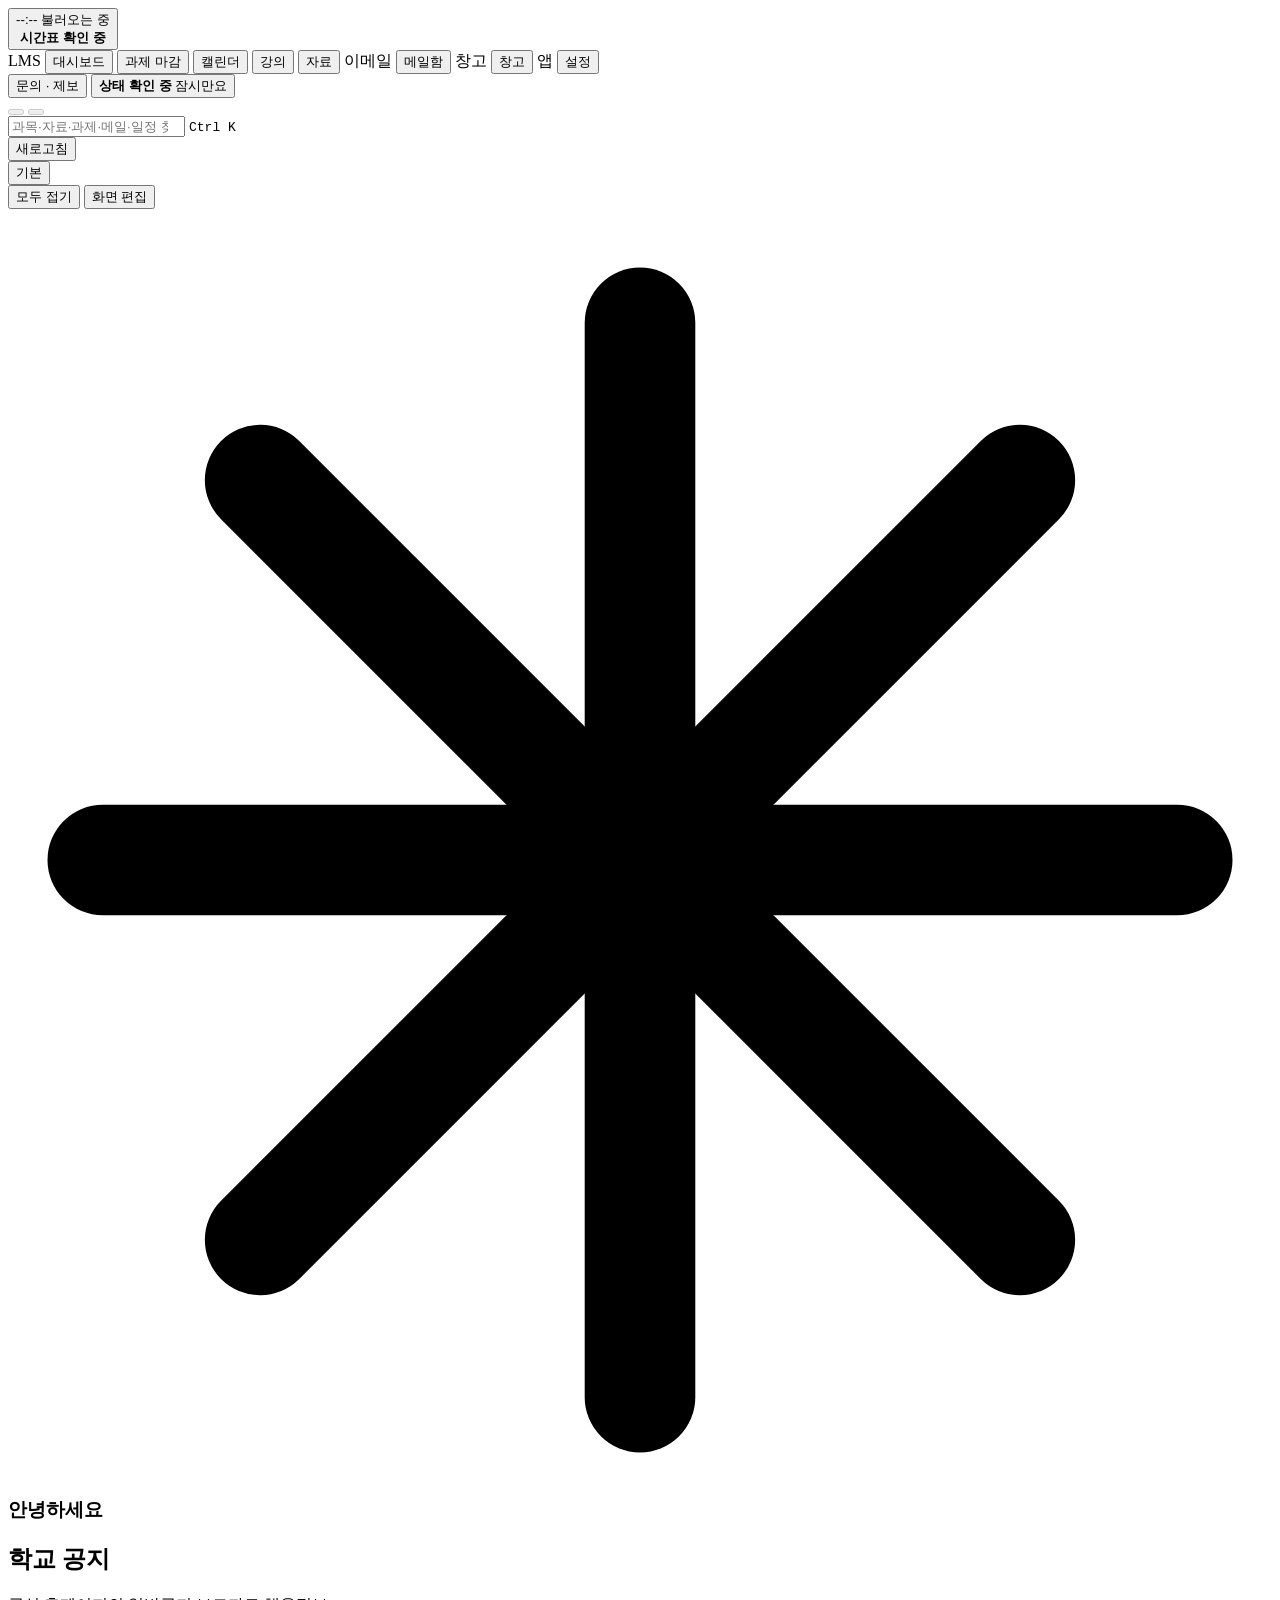
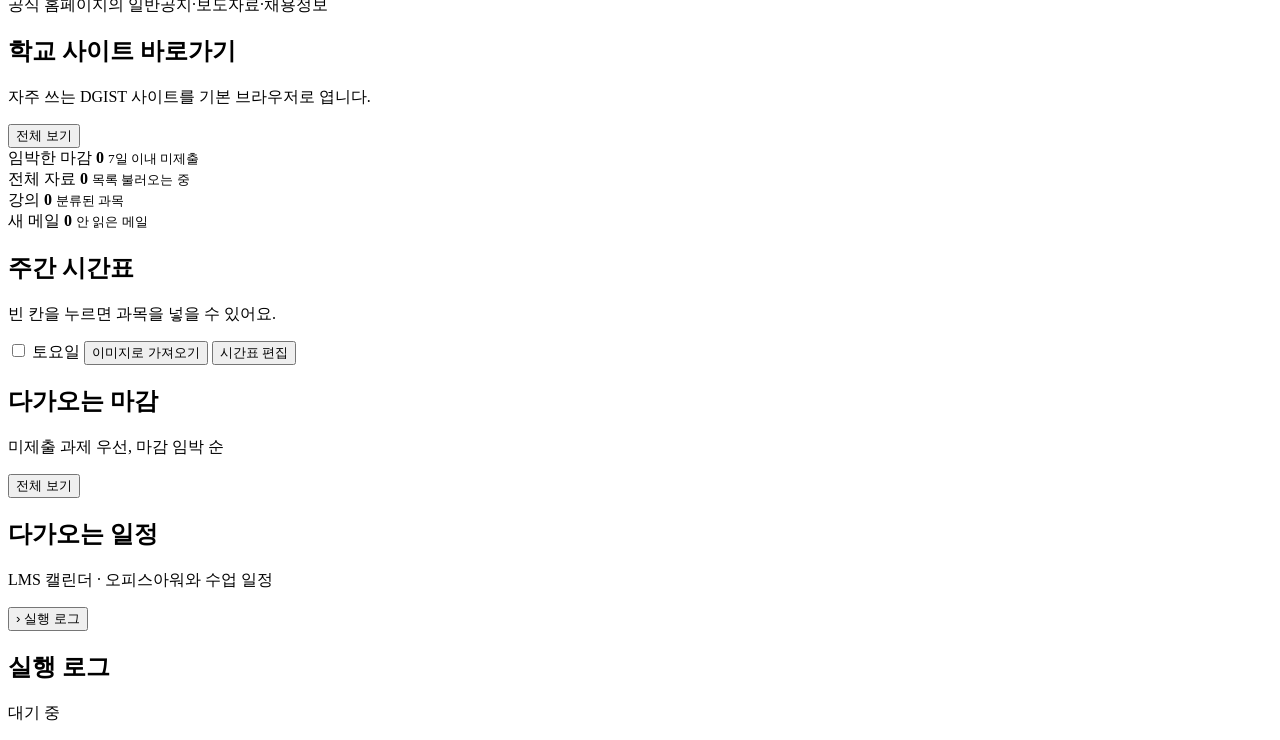
==== commit fbfe16f6: "v1.12.6: 메일 칸 접기·크기 조절, 공지 게시판, 뒤로·앞으로, 코드 서명 준비 - 1.12.x 누적: 캘린더 행사 구분, 검색 개편, 조직도 자동완성, 마감·새 자료 알림" ====
--- a/web/index.html
+++ b/web/index.html
@@ -90,6 +90,11 @@
         <button class="whats-new" id="whatsNewButton" type="button" hidden>
           <span class="whats-new-dot" aria-hidden="true"></span>
           <span id="whatsNewLabel">업데이트 내용</span>
+        </button>
+        <!-- 문의·오류 제보·아이디어: 고르면 메일 쓰기가 받는 사람·서식까지 채워져 열린다 (app.js openFeedback) -->
+        <button class="whats-new feedback-link" id="feedbackButton" type="button">
+          <span class="icon" data-icon="mail"></span>
+          <span>문의 · 제보</span>
         </button>
         <!-- 상태판: 무엇이 잘 되고 있는지, 다음에 무엇을 언제 가져오는지. 누르면 고칠 곳으로 간다.
              예전 '설정 필요 / 매일 08:00 실행' 은 쓰지 않는 설정(Gemini·Gmail 알림)까지 요구해 늘 '설정 필요' 였다. -->
@@ -129,6 +134,26 @@
         <div class="tour-buddy" id="tourBuddy" aria-hidden="true"><img id="tourBuddyImg" src="/img/dalgu/yay.png" alt="" /></div>
       </div>
 
+      <!-- 공지 읽기 창 -->
+      <dialog class="whats-new-dialog ann-dialog" id="annDialog" aria-labelledby="annDialogTitle">
+        <div class="whats-new-head">
+          <div class="ann-dialog-titles">
+            <span class="ann-dialog-course" id="annDialogCourse"></span>
+            <h2 id="annDialogTitle"></h2>
+            <span class="ann-dialog-date" id="annDialogDate"></span>
+          </div>
+          <button type="button" class="whats-new-close" id="annDialogClose" aria-label="닫기">
+            <span class="icon" data-icon="x"></span>
+          </button>
+        </div>
+        <div class="whats-new-body ann-dialog-body" id="annDialogBody"></div>
+        <div class="ann-dialog-foot">
+          <button type="button" class="button compact ghost" id="annPrev">이전 공지</button>
+          <span class="ann-dialog-pos" id="annDialogPos"></span>
+          <button type="button" class="button compact ghost" id="annNext">다음 공지</button>
+        </div>
+      </dialog>
+
       <dialog class="whats-new-dialog" id="whatsNewDialog" aria-labelledby="whatsNewTitle">
         <div class="whats-new-head">
           <h2 id="whatsNewTitle">업데이트 내용</h2>
@@ -139,8 +164,35 @@
         <div class="whats-new-body" id="whatsNewBody"></div>
       </dialog>
 
+      <!-- 앱 안 업데이트: 받기부터 설치까지 이 카드 하나로 보여 준다 (설치 창은 띄우지 않는다) -->
+      <dialog class="update-dialog" id="updateDialog" aria-labelledby="updateDialogTitle">
+        <img class="update-buddy" id="updateBuddy" src="/img/dalgu/run.png" alt="" />
+        <h2 id="updateDialogTitle">새 버전으로 바꾸는 중</h2>
+        <p class="update-versions" id="updateVersions">v1.0.0 → v1.0.1</p>
+        <ol class="update-steps" id="updateSteps">
+          <li data-step="확인"><span class="update-step-dot"></span>새 버전 확인</li>
+          <li data-step="내려받기"><span class="update-step-dot"></span>내려받기 <em id="updatePercent"></em></li>
+          <li data-step="검사"><span class="update-step-dot"></span>받은 파일 확인</li>
+          <li data-step="설치"><span class="update-step-dot"></span>설치하고 다시 켜기</li>
+        </ol>
+        <div class="update-bar"><span id="updateBarFill"></span></div>
+        <p class="update-note" id="updateNote">잠깐 꺼졌다가 저절로 다시 켜져요. 그대로 두세요.</p>
+        <div class="update-actions" id="updateActions" hidden>
+          <button type="button" class="button compact" id="updateDialogClose">닫기</button>
+        </div>
+      </dialog>
+
       <main class="main">
         <header class="topbar">
+          <!-- 뒤로·앞으로 (크롬처럼. 마우스 옆 버튼·Alt+←/→ 도 된다) -->
+          <div class="nav-arrows">
+            <button type="button" class="nav-arrow" id="navBack" data-nav="back" title="뒤로 (Alt+←)" aria-label="뒤로" disabled>
+              <span class="icon" data-icon="arrowLeft"></span>
+            </button>
+            <button type="button" class="nav-arrow fwd" id="navForward" data-nav="forward" title="앞으로 (Alt+→)" aria-label="앞으로" disabled>
+              <span class="icon" data-icon="arrowLeft"></span>
+            </button>
+          </div>
           <div class="search-wrap">
             <span class="icon" data-icon="search"></span>
             <input id="searchInput" type="search" placeholder="과목·자료·과제·메일·일정 찾기" autocomplete="off" />
@@ -672,6 +724,11 @@
                 <!-- 좁은 화면에서 폴더 레일이 서랍으로 바뀔 때 뒤를 덮는 막 -->
                 <div class="mail-scrim" id="mailScrim" hidden></div>
                 <aside class="mail-rail" id="mailRail" aria-label="메일 폴더">
+                  <!-- 폴더 칸 너비 손잡이 (끌어서 넓히고 좁히기, 맨 왼쪽까지 끌면 접힘, 두 번 누르면 원래대로) -->
+                  <div class="mail-split" data-split="rail" title="끌어서 너비 조절 · 두 번 누르면 원래대로" aria-hidden="true"></div>
+                  <button type="button" class="mail-rail-fold" id="mailRailFold" title="폴더 칸 접기" aria-label="폴더 칸 접기">
+                    <span class="icon" data-icon="arrowLeft"></span>
+                  </button>
                   <!-- 네이버처럼 쓰기 버튼 두 개를 나란히 -->
                   <div class="mail-write-row">
                     <button class="button primary mail-compose-btn" id="composeButton" type="button">메일 쓰기</button>
@@ -691,10 +748,20 @@
                 <div class="mail-main">
                   <!-- 목록 pane -->
                   <div class="mail-pane" id="mailListPane">
+                    <div class="mail-split" data-split="list" title="끌어서 너비 조절 · 두 번 누르면 원래대로" aria-hidden="true"></div>
                     <div class="mail-topbar">
                       <button class="mail-rail-toggle" id="mailRailToggle" type="button" aria-label="폴더 목록">
                         <span class="icon" data-icon="menu"></span>
                       </button>
+                      <!-- 메일함은 위쪽 막대가 숨으므로 뒤로·앞으로를 여기에도 둔다 -->
+                      <div class="nav-arrows mail-nav">
+                        <button type="button" class="nav-arrow" data-nav="back" title="뒤로 (Alt+←)" aria-label="뒤로" disabled>
+                          <span class="icon" data-icon="arrowLeft"></span>
+                        </button>
+                        <button type="button" class="nav-arrow fwd" data-nav="forward" title="앞으로 (Alt+→)" aria-label="앞으로" disabled>
+                          <span class="icon" data-icon="arrowLeft"></span>
+                        </button>
+                      </div>
                       <h1 id="mailFolderTitle">받은 편지함 <em id="mailFolderCount"></em></h1>
                       <button class="mail-refresh" id="mailRefreshButton" type="button" title="메일 새로고침">
                         <span class="icon" data-icon="sync"></span>
@@ -839,7 +906,7 @@
                   </div>
 
                   <!-- 작성 pane -->
-                  <div class="mail-pane compose-with-files" id="mailComposePane" hidden>
+                  <div class="mail-pane compose-pane" id="mailComposePane" hidden>
                     <form id="composeForm">
                       <!-- 위쪽 작업 줄 (웹메일과 같은 순서) -->
                       <div class="compose-bar">
@@ -972,21 +1039,6 @@
                       </div>
                     </form>
 
-                    <!-- 내 자료: 여기서 왼쪽 첨부칸으로 끌어다 놓는다 -->
-                    <aside class="compose-files" id="composeFiles" aria-label="내 자료">
-                      <div class="compose-files-head">
-                        <button type="button" class="fold-toggle files-fold" id="composeFilesFold" aria-label="내 자료 접기/펴기" aria-expanded="true">
-                          <span class="icon" data-icon="chevronDown"></span>
-                        </button>
-                        <strong>내 자료</strong>
-                        <span>끌어서 첨부</span>
-                      </div>
-                      <div class="compose-files-search">
-                        <span class="icon" data-icon="search"></span>
-                        <input type="search" id="composeFileSearch" placeholder="파일 검색" autocomplete="off" />
-                      </div>
-                      <div class="compose-files-list" id="composeFilesList"></div>
-                    </aside>
                   </div>
                 </div>
               </div>
@@ -1009,12 +1061,25 @@
                   </button>
                 </div>
               </div>
+              <div class="course-tabs" role="tablist" aria-label="강의 보기">
+                <button type="button" class="course-tab on" data-ctab="courses" role="tab">과목</button>
+                <button type="button" class="course-tab" data-ctab="ann" role="tab">공지사항 <b id="annTabCount" hidden></b></button>
+              </div>
               <div class="course-grid" id="courseGrid"></div>
               <div class="empty-state" id="courseEmpty" hidden>
                 <span class="icon" data-icon="book"></span>
                 <strong>아직 강의 정보가 없습니다.</strong>
                 <span>먼저 동기화나 ‘새로고침’을 실행해 주세요.</span>
               </div>
+              <!-- 공지사항 탭: 과목마다 카드 한 장, 한눈에 보는 게시판. 제목을 누르면 읽기 창. -->
+              <section class="ann-board-wrap" id="courseAnn" hidden>
+                <div class="ann-recent" id="annRecent"></div>
+                <div class="ann-board" id="annBoard"></div>
+                <details class="ann-past" id="annPastWrap">
+                  <summary id="annPastSummary">지난 학기 공지</summary>
+                  <div class="ann-board" id="annPastBoard"></div>
+                </details>
+              </section>
             </section>
 
             <!-- ===== 자료 ===== -->
@@ -1403,6 +1468,21 @@
                 </span>
                 <input name="scheduleTime" type="time" aria-label="매일 전체 확인 시각" />
               </label>
+              <!-- 알림: 누르는 즉시 저장된다 -->
+              <label class="st-auto-item">
+                <span class="icon" data-icon="clock"></span>
+                <span class="st-auto-label">마감 알림
+                  <button type="button" class="hint" data-hint="안 낸 과제를 마감 하루·3시간·1시간 전에 Windows 알림으로 알려 줍니다.">?</button>
+                </span>
+                <span class="toggle"><input type="checkbox" name="notifyDeadlines" id="notifyDeadlines" /><span class="track"></span></span>
+              </label>
+              <label class="st-auto-item">
+                <span class="icon" data-icon="file"></span>
+                <span class="st-auto-label">새 자료·공지 알림
+                  <button type="button" class="hint" data-hint="LMS에 새 강의자료·과목 공지가 올라오거나 자료가 고쳐 다시 올라오면 알려 줍니다.">?</button>
+                </span>
+                <span class="toggle"><input type="checkbox" name="notifyNewFiles" id="notifyNewFiles" /><span class="track"></span></span>
+              </label>
             </div>
           </section>
 
@@ -1500,6 +1580,17 @@
             </header>
             <span id="aboutVersion" hidden></span>
             <div class="st-list">
+              <!-- 화면 언어: 외국인 학생용 영어 화면 (app.js 의 i18n 부분). 'Language' 는 영어 화면에서도 알아보게 같이 적는다 -->
+              <div class="st-list-row" id="langRow">
+                <div>
+                  <strong>언어 · Language</strong>
+                  <span>메일·과목 이름 같은 자료는 원래 글자 그대로 보여요.</span>
+                </div>
+                <div class="st-seg" role="radiogroup" aria-label="Language">
+                  <label><input type="radio" name="uiLang" value="ko" /><span data-no-i18n>한국어</span></label>
+                  <label><input type="radio" name="uiLang" value="en" /><span>English</span></label>
+                </div>
+              </div>
               <!-- 새 버전: GitHub 릴리스에서 확인하고, 누르면 받아 조용히 설치한 뒤 다시 켠다 (updater.py) -->
               <div class="st-list-row" id="updateRow">
                 <div>
@@ -1510,6 +1601,13 @@
                   <button class="button compact ghost" id="checkUpdateButton" type="button">다시 확인</button>
                   <button class="button compact primary" id="applyUpdateButton" type="button" hidden>지금 업데이트</button>
                 </div>
+              </div>
+              <div class="st-list-row">
+                <div>
+                  <strong>문의 · 오류 제보 · 아이디어</strong>
+                  <span>만든 사람에게 바로 메일로 보내요. 서식은 자동으로 채워져요.</span>
+                </div>
+                <button class="button compact" id="settingsFeedbackButton" type="button">보내기</button>
               </div>
               <div class="st-list-row">
                 <div>
